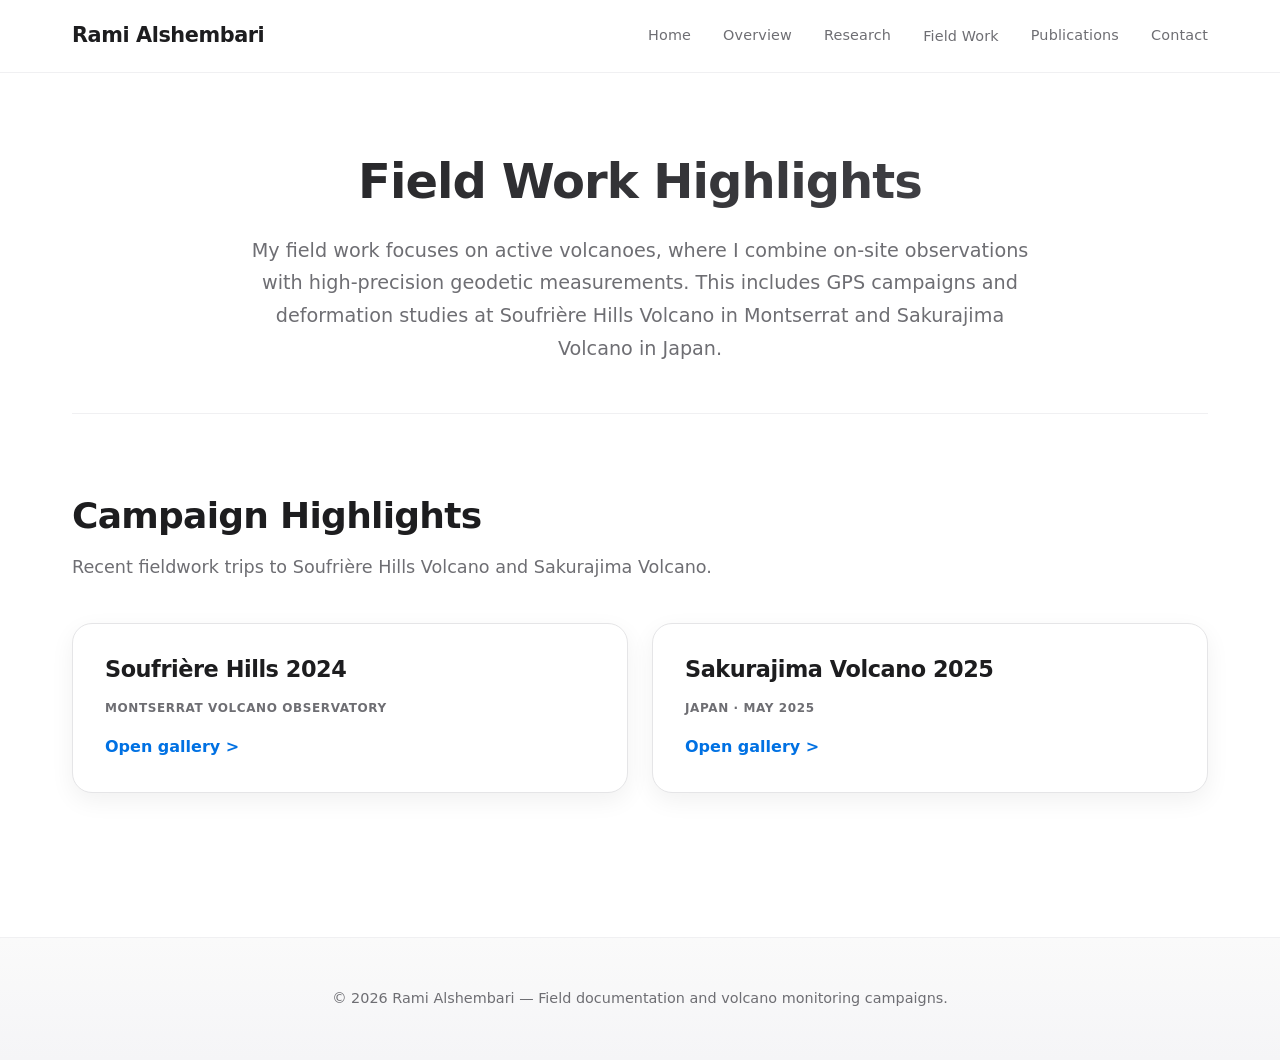
==== fieldtrip.html @ a63eef8d "Fix mobile dropdown menu and add interactive volcano" ====
<!DOCTYPE html>
<html lang="en">
<head>
  <meta charset="UTF-8">
  <meta name="viewport" content="width=device-width, initial-scale=1" />
  <meta name="description" content="Field work highlights from volcano research campaigns by Rami Alshembari" />
  <meta name="theme-color" content="#0071e3" />
  <title>Field Work | Rami Alshembari</title>
  <style>
    :root {
      --color-bg-light: #ffffff;
      --color-bg-section: #fafafa;
      --color-text-main: #1d1d1f;
      --color-text-secondary: #6e6e73;
      --color-link: #0066cc;
      --color-cta: #0071e3;
      --color-cta-hover: #0077ed;
      --color-border-subtle: #e5e5e7;
      --color-border-light: #f0f0f2;
      --container-width: 1200px;
      --radius-large: 28px;
      --radius-card: 20px;
      --radius-button: 999px;
      --shadow-soft: 0 8px 24px rgba(0, 0, 0, 0.06);
      --shadow-medium: 0 12px 32px rgba(0, 0, 0, 0.08);
      --shadow-hover: 0 16px 48px rgba(0, 0, 0, 0.12);
      --transition: all 0.3s cubic-bezier(0.4, 0, 0.2, 1);
    }

    * {
      box-sizing: border-box;
      margin: 0;
      padding: 0;
    }

    html {
      scroll-behavior: smooth;
      scroll-padding-top: 80px;
      -webkit-font-smoothing: antialiased;
      -moz-osx-font-smoothing: grayscale;
    }

    body {
      font-family: -apple-system, BlinkMacSystemFont, "SF Pro Display", "SF Pro Text", 
        system-ui, "Segoe UI", Roboto, Helvetica, Arial, sans-serif;
      background: var(--color-bg-light);
      color: var(--color-text-main);
      line-height: 1.6;
      font-size: 16px;
    }

    h1, h2, h3, h4, h5, h6 {
      font-weight: 600;
      line-height: 1.2;
      letter-spacing: -0.02em;
    }

    a {
      color: inherit;
      text-decoration: none;
      transition: var(--transition);
    }

    .page {
      max-width: var(--container-width);
      margin: 0 auto;
      padding: 0 clamp(1rem, 5vw, 2rem);
    }

    header {
      position: sticky;
      top: 0;
      z-index: 1000;
      background: rgba(255, 255, 255, 0.8);
      backdrop-filter: saturate(180%) blur(20px);
      -webkit-backdrop-filter: saturate(180%) blur(20px);
      border-bottom: 1px solid var(--color-border-light);
      transition: var(--transition);
      max-width: 100%;
    }

    header.scrolled {
      box-shadow: var(--shadow-soft);
    }

    nav {
      display: flex;
      align-items: center;
      justify-content: space-between;
      min-height: 72px;
      gap: 1rem;
      position: relative;
    }

    .logo {
      font-size: clamp(1.1rem, 3vw, 1.3rem);
      font-weight: 700;
      letter-spacing: -0.02em;
      color: var(--color-text-main);
      transition: var(--transition);
      flex-shrink: 0;
    }

    .logo:hover {
      color: var(--color-cta);
    }

    .nav-links {
      display: flex;
      gap: clamp(1rem, 3vw, 2rem);
      align-items: center;
    }

    .nav-links a {
      font-size: 0.9rem;
      font-weight: 500;
      letter-spacing: 0.01em;
      color: var(--color-text-secondary);
      padding: 0.5rem 0;
      position: relative;
      white-space: nowrap;
    }

    .nav-links a::after {
      content: '';
      position: absolute;
      bottom: 0;
      left: 0;
      width: 0;
      height: 2px;
      background: var(--color-cta);
      transition: width 0.3s ease;
    }

    .nav-links a:hover {
      color: var(--color-cta);
    }

    .nav-links a:hover::after {
      width: 100%;
    }

    /* Dropdown menu */
    .nav-dropdown {
      position: relative;
      display: inline-block;
    }

    .nav-dropdown > a {
      cursor: pointer;
      pointer-events: auto;
    }

    .dropdown-content {
      display: none;
      position: absolute;
      top: calc(100% + 0.5rem);
      left: 50%;
      transform: translateX(-50%);
      background: white;
      min-width: 200px;
      box-shadow: var(--shadow-medium);
      border: 1px solid var(--color-border-subtle);
      border-radius: 12px;
      padding: 0.5rem 0;
      z-index: 1000;
    }

    .nav-dropdown:hover .dropdown-content,
    .dropdown-content:hover {
      display: block;
    }

    .dropdown-content a {
      display: block;
      padding: 0.75rem 1.25rem;
      color: var(--color-text-secondary);
      font-size: 0.9rem;
      transition: var(--transition);
    }

    .dropdown-content a::after {
      display: none;
    }

    .dropdown-content a:hover {
      background: var(--color-bg-section);
      color: var(--color-cta);
    }

    .menu-toggle {
      display: none;
      background: var(--color-bg-light);
      border: 1px solid var(--color-border-subtle);
      border-radius: 8px;
      padding: 0.6rem 1rem;
      font-size: 0.85rem;
      font-weight: 600;
      color: var(--color-text-main);
      cursor: pointer;
      transition: var(--transition);
      flex-shrink: 0;
      z-index: 1002;
    }

    .menu-toggle:hover {
      background: var(--color-bg-section);
      border-color: var(--color-cta);
    }

    .hero {
      padding: clamp(3rem, 8vw, 5rem) 0 clamp(2rem, 6vw, 3rem);
      text-align: center;
    }

    .hero h1 {
      font-size: clamp(2rem, 6vw, 3rem);
      font-weight: 700;
      margin-bottom: 1.5rem;
      background: linear-gradient(135deg, var(--color-text-main) 0%, #4a4a4f 100%);
      -webkit-background-clip: text;
      -webkit-text-fill-color: transparent;
      background-clip: text;
    }

    .hero p {
      font-size: clamp(1rem, 2.5vw, 1.2rem);
      color: var(--color-text-secondary);
      max-width: 800px;
      margin: 0 auto;
      line-height: 1.7;
    }

    section {
      padding: clamp(3rem, 8vw, 5rem) 0;
    }

    section:not(:last-of-type) {
      border-bottom: 1px solid var(--color-border-light);
    }

    .section-title {
      font-size: clamp(1.75rem, 5vw, 2.25rem);
      font-weight: 700;
      margin-bottom: 1rem;
    }

    .section-body {
      font-size: clamp(1rem, 2.5vw, 1.1rem);
      color: var(--color-text-secondary);
      margin-bottom: 2.5rem;
      line-height: 1.7;
    }

    .card-grid {
      display: grid;
      grid-template-columns: repeat(auto-fit, minmax(min(100%, 280px), 1fr));
      gap: 1.5rem;
    }

    .card {
      background: white;
      border: 1px solid var(--color-border-subtle);
      border-radius: var(--radius-card);
      padding: 2rem;
      box-shadow: var(--shadow-soft);
      display: grid;
      gap: 1rem;
      transition: var(--transition);
      position: relative;
      overflow: hidden;
    }

    .card::before {
      content: '';
      position: absolute;
      top: 0;
      left: 0;
      width: 100%;
      height: 4px;
      background: linear-gradient(90deg, var(--color-cta), #00a6ff);
      transform: scaleX(0);
      transform-origin: left;
      transition: transform 0.4s ease;
    }

    .card:hover::before {
      transform: scaleX(1);
    }

    .card:hover {
      transform: translateY(-8px);
      box-shadow: var(--shadow-hover);
      border-color: var(--color-border-light);
    }

    .card h3 {
      font-size: 1.4rem;
      color: var(--color-text-main);
    }

    .card span {
      font-size: 0.75rem;
      font-weight: 600;
      letter-spacing: 0.05em;
      text-transform: uppercase;
      color: var(--color-text-secondary);
    }

    .card p {
      color: var(--color-text-secondary);
      line-height: 1.6;
    }

    .card a {
      color: var(--color-cta);
      font-weight: 600;
      display: inline-flex;
      align-items: center;
      gap: 0.3rem;
      transition: var(--transition);
    }

    .card a:hover {
      color: var(--color-cta-hover);
      gap: 0.5rem;
    }

    footer {
      background: linear-gradient(180deg, #fafafa 0%, #f5f5f7 100%);
      margin-top: 4rem;
      border-top: 1px solid var(--color-border-light);
    }

    .footer-inner {
      max-width: var(--container-width);
      margin: 0 auto;
      padding: 3rem clamp(1rem, 5vw, 2rem);
      text-align: center;
      font-size: 0.9rem;
      color: var(--color-text-secondary);
    }

    .footer-inner p {
      line-height: 1.8;
    }

    .nav-links.mobile-open {
      display: flex;
      flex-direction: column;
      position: absolute;
      top: 100%;
      left: 0;
      right: 0;
      background: rgba(255, 255, 255, 0.98);
      backdrop-filter: saturate(180%) blur(20px);
      padding: 1.5rem;
      gap: 0.5rem;
      border-bottom: 1px solid var(--color-border-subtle);
      box-shadow: var(--shadow-medium);
      z-index: 1001;
    }

    @media (max-width: 768px) {
      nav {
        position: relative;
      }

      .nav-links {
        display: none;
        position: absolute;
        top: 100%;
        left: 0;
        right: 0;
        padding: 1.25rem;
        gap: 0.25rem;
        background: rgba(255, 255, 255, 0.98);
        backdrop-filter: saturate(180%) blur(20px);
        border-bottom: 1px solid var(--color-border-subtle);
        box-shadow: var(--shadow-medium);
      }

      .nav-links.mobile-open {
        display: flex;
      }

      .menu-toggle {
        display: inline-flex;
        align-items: center;
        justify-content: center;
      }

      .nav-links a,
      .nav-dropdown > a {
        width: 100%;
        padding: 0.8rem 0;
      }

      .nav-dropdown {
        width: 100%;
      }

      .nav-dropdown .dropdown-content {
        position: static;
        display: block;
        background: transparent;
        border: 0;
        box-shadow: none;
        padding: 0.25rem 0 0.5rem 1rem;
      }

      .hero h1 {
        font-size: 2rem;
      }

      .card {
        padding: 1.5rem;
      }
    }

    @media (max-width: 480px) {
      .hero h1 {
        font-size: 1.75rem;
      }

      .card-grid {
        grid-template-columns: 1fr;
      }
    }

    @keyframes fadeInUp {
      from {
        opacity: 0;
        transform: translateY(30px);
      }
      to {
        opacity: 1;
        transform: translateY(0);
      }
    }

    .hero,
    .card {
      animation: fadeInUp 0.6s ease-out;
    }

    .card:nth-child(1) { animation-delay: 0.1s; }
    .card:nth-child(2) { animation-delay: 0.2s; }
  </style>
</head>
<body>
  <header id="header">
    <div class="page">
      <nav>
        <a href="index.html" class="logo">Rami Alshembari</a>
        <div class="nav-links" id="navLinks">
          <a href="index.html">Home</a>
          <a href="index.html#overview">Overview</a>
          <a href="index.html#research">Research</a>
          <div class="nav-dropdown">
            <a href="fieldtrip.html" aria-current="page">Field Work</a>
            <div class="dropdown-content">
              <a href="montserrat-2024.html">Montserrat 2024</a>
              <a href="sakurajima-2025.html">Sakurajima 2025</a>
            </div>
          </div>
          <a href="index.html#publications">Publications</a>
          <a href="mailto:R.Alshembari@exeter.ac.uk">Contact</a>
        </div>
        <button class="menu-toggle" id="menuToggle" type="button" aria-label="Toggle navigation">
          <span>Menu</span>
        </button>
      </nav>
    </div>
  </header>

  <main class="page">
    <section class="hero">
      <h1>Field Work Highlights</h1>
      <p>My field work focuses on active volcanoes, where I combine on-site observations with high-precision geodetic measurements. This includes GPS campaigns and deformation studies at Soufrière Hills Volcano in Montserrat and Sakurajima Volcano in Japan.</p>
    </section>

    <section>
      <h2 class="section-title">Campaign Highlights</h2>
      <p class="section-body">Recent fieldwork trips to Soufrière Hills Volcano and Sakurajima Volcano.</p>
      <div class="card-grid">
        <article class="card">
          <h3>Soufrière Hills 2024</h3>
          <span>Montserrat Volcano Observatory</span>
          <a href="montserrat-2024.html">Open gallery &gt;</a>
        </article>
        <article class="card">
          <h3>Sakurajima Volcano 2025</h3>
          <span>Japan · May 2025</span>
          <a href="sakurajima-2025.html">Open gallery &gt;</a>
        </article>
      
      </div>
    </section>
  </main>

  <footer>
    <div class="footer-inner">
      <p>© <span id="year"></span> Rami Alshembari — Field documentation and volcano monitoring campaigns.</p>
    </div>
  </footer>

  <script>
    // Update year
    document.getElementById('year').textContent = new Date().getFullYear();

    // Mobile menu toggle
    const menuToggle = document.getElementById('menuToggle');
    const navLinks = document.getElementById('navLinks');
    
    if (menuToggle && navLinks) {
      menuToggle.addEventListener('click', () => {
        navLinks.classList.toggle('mobile-open');
        const isOpen = navLinks.classList.contains('mobile-open');
        menuToggle.setAttribute('aria-expanded', isOpen);
      });

      // Close mobile menu when clicking a link
      navLinks.querySelectorAll('a').forEach(link => {
        link.addEventListener('click', () => {
          navLinks.classList.remove('mobile-open');
          menuToggle.setAttribute('aria-expanded', 'false');
        });
      });
    }

    // Header scroll effect
    const header = document.getElementById('header');
    window.addEventListener('scroll', () => {
      const currentScroll = window.pageYOffset;
      if (currentScroll > 50) {
        header.classList.add('scrolled');
      } else {
        header.classList.remove('scrolled');
      }
    });
  </script>
</body>
</html>
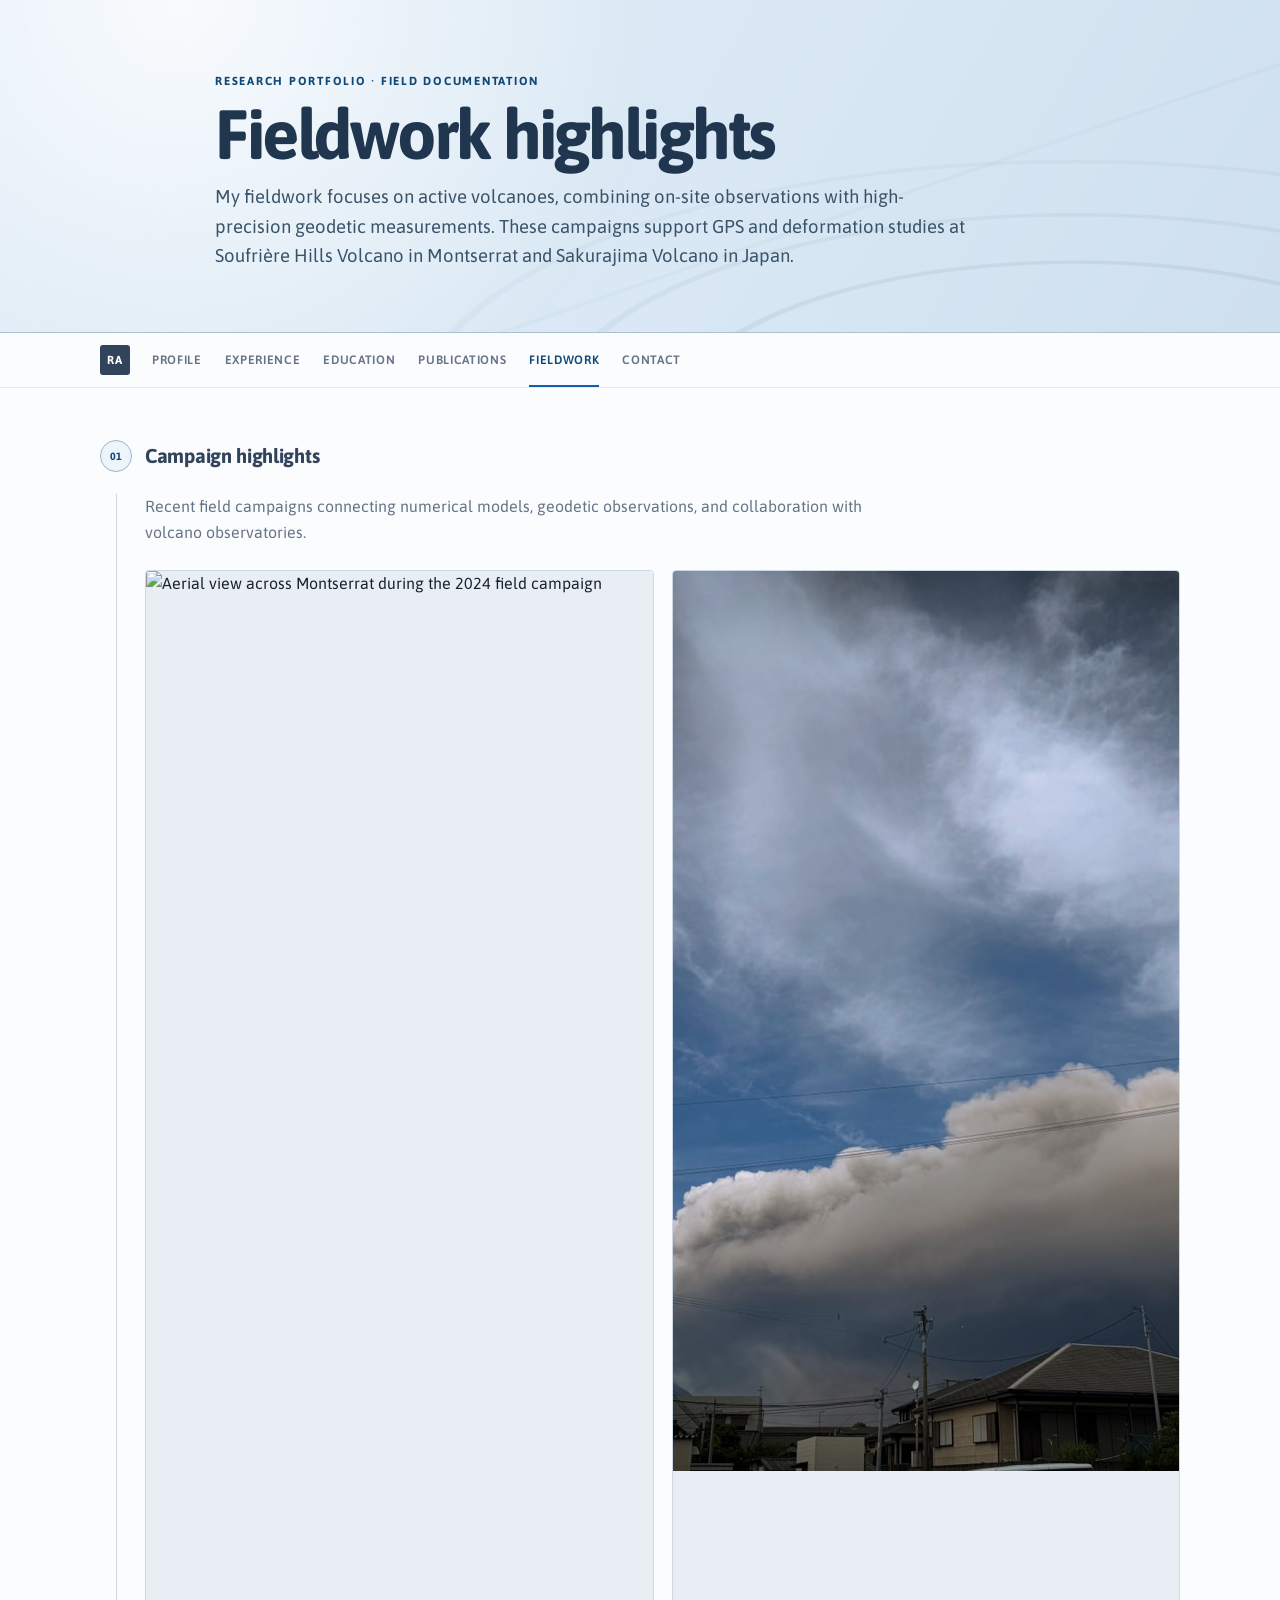
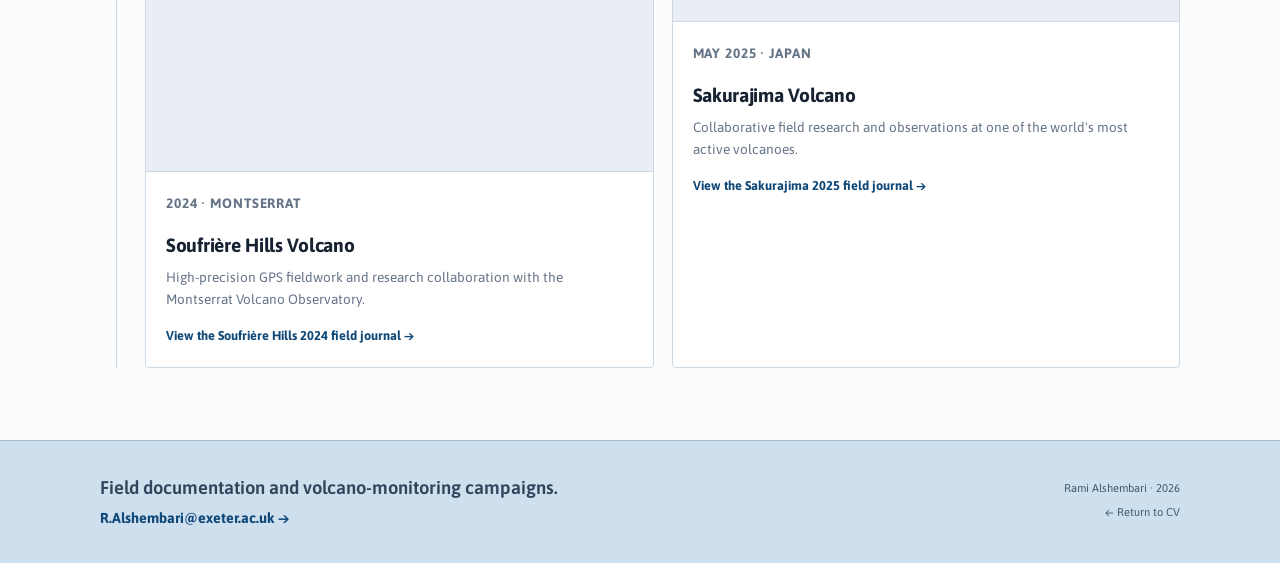
==== commit 59780b6d: "Refine CV and unify fieldwork pages" ====
--- a/fieldtrip.html
+++ b/fieldtrip.html
@@ -1,544 +1,103 @@
 <!DOCTYPE html>
 <html lang="en">
 <head>
-  <meta charset="UTF-8">
-  <meta name="viewport" content="width=device-width, initial-scale=1" />
-  <meta name="description" content="Field work highlights from volcano research campaigns by Rami Alshembari" />
-  <meta name="theme-color" content="#0071e3" />
-  <title>Field Work | Rami Alshembari</title>
-  <style>
-    :root {
-      --color-bg-light: #ffffff;
-      --color-bg-section: #fafafa;
-      --color-text-main: #1d1d1f;
-      --color-text-secondary: #6e6e73;
-      --color-link: #0066cc;
-      --color-cta: #0071e3;
-      --color-cta-hover: #0077ed;
-      --color-border-subtle: #e5e5e7;
-      --color-border-light: #f0f0f2;
-      --container-width: 1200px;
-      --radius-large: 28px;
-      --radius-card: 20px;
-      --radius-button: 999px;
-      --shadow-soft: 0 8px 24px rgba(0, 0, 0, 0.06);
-      --shadow-medium: 0 12px 32px rgba(0, 0, 0, 0.08);
-      --shadow-hover: 0 16px 48px rgba(0, 0, 0, 0.12);
-      --transition: all 0.3s cubic-bezier(0.4, 0, 0.2, 1);
-    }
+  <meta charset="utf-8">
+  <meta name="viewport" content="width=device-width, initial-scale=1">
+  <meta name="description" content="Fieldwork highlights from Rami Alshembari's volcano research campaigns at Soufrière Hills Volcano and Sakurajima.">
+  <meta name="author" content="Rami Alshembari">
+  <meta name="theme-color" content="#dceaf6">
+  <meta property="og:title" content="Fieldwork | Rami Alshembari">
+  <meta property="og:description" content="Field documentation from volcano deformation campaigns in Montserrat and Japan.">
+  <meta property="og:type" content="website">
+  <meta property="og:url" content="https://rami-alshembari.github.io/fieldtrip.html">
+  <meta property="og:image" content="https://rami-alshembari.github.io/og.png">
+  <meta property="og:image:width" content="1200">
+  <meta property="og:image:height" content="630">
+  <meta property="og:image:alt" content="Rami Alshembari — Geophysical Volcanologist, with volcano and seismic motifs">
+  <meta name="twitter:card" content="summary_large_image">
+  <meta name="twitter:image" content="https://rami-alshembari.github.io/og.png">
+  <title>Fieldwork | Rami Alshembari</title>
+  <link rel="preconnect" href="https://fonts.googleapis.com">
+  <link rel="preconnect" href="https://fonts.gstatic.com" crossorigin>
+  <link href="https://fonts.googleapis.com/css2?family=Asap:wght@400;500;600;700&amp;display=swap" rel="stylesheet">
+  <link rel="stylesheet" href="styles.css">
+  <link rel="stylesheet" href="fieldwork.css">
+</head>
+<body class="field-page">
+  <a class="skip-link" href="#main-content">Skip to fieldwork</a>
 
-    * {
-      box-sizing: border-box;
-      margin: 0;
-      padding: 0;
-    }
-
-    html {
-      scroll-behavior: smooth;
-      scroll-padding-top: 80px;
-      -webkit-font-smoothing: antialiased;
-      -moz-osx-font-smoothing: grayscale;
-    }
-
-    body {
-      font-family: -apple-system, BlinkMacSystemFont, "SF Pro Display", "SF Pro Text", 
-        system-ui, "Segoe UI", Roboto, Helvetica, Arial, sans-serif;
-      background: var(--color-bg-light);
-      color: var(--color-text-main);
-      line-height: 1.6;
-      font-size: 16px;
-    }
-
-    h1, h2, h3, h4, h5, h6 {
-      font-weight: 600;
-      line-height: 1.2;
-      letter-spacing: -0.02em;
-    }
-
-    a {
-      color: inherit;
-      text-decoration: none;
-      transition: var(--transition);
-    }
-
-    .page {
-      max-width: var(--container-width);
-      margin: 0 auto;
-      padding: 0 clamp(1rem, 5vw, 2rem);
-    }
-
-    header {
-      position: sticky;
-      top: 0;
-      z-index: 1000;
-      background: rgba(255, 255, 255, 0.8);
-      backdrop-filter: saturate(180%) blur(20px);
-      -webkit-backdrop-filter: saturate(180%) blur(20px);
-      border-bottom: 1px solid var(--color-border-light);
-      transition: var(--transition);
-      max-width: 100%;
-    }
-
-    header.scrolled {
-      box-shadow: var(--shadow-soft);
-    }
-
-    nav {
-      display: flex;
-      align-items: center;
-      justify-content: space-between;
-      min-height: 72px;
-      gap: 1rem;
-      position: relative;
-    }
-
-    .logo {
-      font-size: clamp(1.1rem, 3vw, 1.3rem);
-      font-weight: 700;
-      letter-spacing: -0.02em;
-      color: var(--color-text-main);
-      transition: var(--transition);
-      flex-shrink: 0;
-    }
-
-    .logo:hover {
-      color: var(--color-cta);
-    }
-
-    .nav-links {
-      display: flex;
-      gap: clamp(1rem, 3vw, 2rem);
-      align-items: center;
-    }
-
-    .nav-links a {
-      font-size: 0.9rem;
-      font-weight: 500;
-      letter-spacing: 0.01em;
-      color: var(--color-text-secondary);
-      padding: 0.5rem 0;
-      position: relative;
-      white-space: nowrap;
-    }
-
-    .nav-links a::after {
-      content: '';
-      position: absolute;
-      bottom: 0;
-      left: 0;
-      width: 0;
-      height: 2px;
-      background: var(--color-cta);
-      transition: width 0.3s ease;
-    }
-
-    .nav-links a:hover {
-      color: var(--color-cta);
-    }
-
-    .nav-links a:hover::after {
-      width: 100%;
-    }
-
-    /* Dropdown menu */
-    .nav-dropdown {
-      position: relative;
-      display: inline-block;
-    }
-
-    .nav-dropdown > a {
-      cursor: pointer;
-      pointer-events: auto;
-    }
-
-    .dropdown-content {
-      display: none;
-      position: absolute;
-      top: calc(100% + 0.5rem);
-      left: 50%;
-      transform: translateX(-50%);
-      background: white;
-      min-width: 200px;
-      box-shadow: var(--shadow-medium);
-      border: 1px solid var(--color-border-subtle);
-      border-radius: 12px;
-      padding: 0.5rem 0;
-      z-index: 1000;
-    }
-
-    .nav-dropdown:hover .dropdown-content,
-    .dropdown-content:hover {
-      display: block;
-    }
-
-    .dropdown-content a {
-      display: block;
-      padding: 0.75rem 1.25rem;
-      color: var(--color-text-secondary);
-      font-size: 0.9rem;
-      transition: var(--transition);
-    }
-
-    .dropdown-content a::after {
-      display: none;
-    }
-
-    .dropdown-content a:hover {
-      background: var(--color-bg-section);
-      color: var(--color-cta);
-    }
-
-    .menu-toggle {
-      display: none;
-      background: var(--color-bg-light);
-      border: 1px solid var(--color-border-subtle);
-      border-radius: 8px;
-      padding: 0.6rem 1rem;
-      font-size: 0.85rem;
-      font-weight: 600;
-      color: var(--color-text-main);
-      cursor: pointer;
-      transition: var(--transition);
-      flex-shrink: 0;
-      z-index: 1002;
-    }
-
-    .menu-toggle:hover {
-      background: var(--color-bg-section);
-      border-color: var(--color-cta);
-    }
-
-    .hero {
-      padding: clamp(3rem, 8vw, 5rem) 0 clamp(2rem, 6vw, 3rem);
-      text-align: center;
-    }
-
-    .hero h1 {
-      font-size: clamp(2rem, 6vw, 3rem);
-      font-weight: 700;
-      margin-bottom: 1.5rem;
-      background: linear-gradient(135deg, var(--color-text-main) 0%, #4a4a4f 100%);
-      -webkit-background-clip: text;
-      -webkit-text-fill-color: transparent;
-      background-clip: text;
-    }
-
-    .hero p {
-      font-size: clamp(1rem, 2.5vw, 1.2rem);
-      color: var(--color-text-secondary);
-      max-width: 800px;
-      margin: 0 auto;
-      line-height: 1.7;
-    }
-
-    section {
-      padding: clamp(3rem, 8vw, 5rem) 0;
-    }
-
-    section:not(:last-of-type) {
-      border-bottom: 1px solid var(--color-border-light);
-    }
-
-    .section-title {
-      font-size: clamp(1.75rem, 5vw, 2.25rem);
-      font-weight: 700;
-      margin-bottom: 1rem;
-    }
-
-    .section-body {
-      font-size: clamp(1rem, 2.5vw, 1.1rem);
-      color: var(--color-text-secondary);
-      margin-bottom: 2.5rem;
-      line-height: 1.7;
-    }
-
-    .card-grid {
-      display: grid;
-      grid-template-columns: repeat(auto-fit, minmax(min(100%, 280px), 1fr));
-      gap: 1.5rem;
-    }
-
-    .card {
-      background: white;
-      border: 1px solid var(--color-border-subtle);
-      border-radius: var(--radius-card);
-      padding: 2rem;
-      box-shadow: var(--shadow-soft);
-      display: grid;
-      gap: 1rem;
-      transition: var(--transition);
-      position: relative;
-      overflow: hidden;
-    }
-
-    .card::before {
-      content: '';
-      position: absolute;
-      top: 0;
-      left: 0;
-      width: 100%;
-      height: 4px;
-      background: linear-gradient(90deg, var(--color-cta), #00a6ff);
-      transform: scaleX(0);
-      transform-origin: left;
-      transition: transform 0.4s ease;
-    }
-
-    .card:hover::before {
-      transform: scaleX(1);
-    }
-
-    .card:hover {
-      transform: translateY(-8px);
-      box-shadow: var(--shadow-hover);
-      border-color: var(--color-border-light);
-    }
-
-    .card h3 {
-      font-size: 1.4rem;
-      color: var(--color-text-main);
-    }
-
-    .card span {
-      font-size: 0.75rem;
-      font-weight: 600;
-      letter-spacing: 0.05em;
-      text-transform: uppercase;
-      color: var(--color-text-secondary);
-    }
-
-    .card p {
-      color: var(--color-text-secondary);
-      line-height: 1.6;
-    }
-
-    .card a {
-      color: var(--color-cta);
-      font-weight: 600;
-      display: inline-flex;
-      align-items: center;
-      gap: 0.3rem;
-      transition: var(--transition);
-    }
-
-    .card a:hover {
-      color: var(--color-cta-hover);
-      gap: 0.5rem;
-    }
-
-    footer {
-      background: linear-gradient(180deg, #fafafa 0%, #f5f5f7 100%);
-      margin-top: 4rem;
-      border-top: 1px solid var(--color-border-light);
-    }
-
-    .footer-inner {
-      max-width: var(--container-width);
-      margin: 0 auto;
-      padding: 3rem clamp(1rem, 5vw, 2rem);
-      text-align: center;
-      font-size: 0.9rem;
-      color: var(--color-text-secondary);
-    }
-
-    .footer-inner p {
-      line-height: 1.8;
-    }
-
-    .nav-links.mobile-open {
-      display: flex;
-      flex-direction: column;
-      position: absolute;
-      top: 100%;
-      left: 0;
-      right: 0;
-      background: rgba(255, 255, 255, 0.98);
-      backdrop-filter: saturate(180%) blur(20px);
-      padding: 1.5rem;
-      gap: 0.5rem;
-      border-bottom: 1px solid var(--color-border-subtle);
-      box-shadow: var(--shadow-medium);
-      z-index: 1001;
-    }
-
-    @media (max-width: 768px) {
-      nav {
-        position: relative;
-      }
-
-      .nav-links {
-        display: none;
-        position: absolute;
-        top: 100%;
-        left: 0;
-        right: 0;
-        padding: 1.25rem;
-        gap: 0.25rem;
-        background: rgba(255, 255, 255, 0.98);
-        backdrop-filter: saturate(180%) blur(20px);
-        border-bottom: 1px solid var(--color-border-subtle);
-        box-shadow: var(--shadow-medium);
-      }
-
-      .nav-links.mobile-open {
-        display: flex;
-      }
-
-      .menu-toggle {
-        display: inline-flex;
-        align-items: center;
-        justify-content: center;
-      }
-
-      .nav-links a,
-      .nav-dropdown > a {
-        width: 100%;
-        padding: 0.8rem 0;
-      }
-
-      .nav-dropdown {
-        width: 100%;
-      }
-
-      .nav-dropdown .dropdown-content {
-        position: static;
-        display: block;
-        background: transparent;
-        border: 0;
-        box-shadow: none;
-        padding: 0.25rem 0 0.5rem 1rem;
-      }
-
-      .hero h1 {
-        font-size: 2rem;
-      }
-
-      .card {
-        padding: 1.5rem;
-      }
-    }
-
-    @media (max-width: 480px) {
-      .hero h1 {
-        font-size: 1.75rem;
-      }
-
-      .card-grid {
-        grid-template-columns: 1fr;
-      }
-    }
-
-    @keyframes fadeInUp {
-      from {
-        opacity: 0;
-        transform: translateY(30px);
-      }
-      to {
-        opacity: 1;
-        transform: translateY(0);
-      }
-    }
-
-    .hero,
-    .card {
-      animation: fadeInUp 0.6s ease-out;
-    }
-
-    .card:nth-child(1) { animation-delay: 0.1s; }
-    .card:nth-child(2) { animation-delay: 0.2s; }
-  </style>
-</head>
-<body>
-  <header id="header">
-    <div class="page">
-      <nav>
-        <a href="index.html" class="logo">Rami Alshembari</a>
-        <div class="nav-links" id="navLinks">
-          <a href="index.html">Home</a>
-          <a href="index.html#overview">Overview</a>
-          <a href="index.html#research">Research</a>
-          <div class="nav-dropdown">
-            <a href="fieldtrip.html" aria-current="page">Field Work</a>
-            <div class="dropdown-content">
-              <a href="montserrat-2024.html">Montserrat 2024</a>
-              <a href="sakurajima-2025.html">Sakurajima 2025</a>
-            </div>
-          </div>
-          <a href="index.html#publications">Publications</a>
-          <a href="mailto:R.Alshembari@exeter.ac.uk">Contact</a>
-        </div>
-        <button class="menu-toggle" id="menuToggle" type="button" aria-label="Toggle navigation">
-          <span>Menu</span>
-        </button>
-      </nav>
+  <header class="field-masthead">
+    <div class="container field-masthead-inner">
+      <p class="field-kicker">Research portfolio · Field documentation</p>
+      <h1>Fieldwork highlights</h1>
+      <p class="field-lede">My fieldwork focuses on active volcanoes, combining on-site observations with high-precision geodetic measurements. These campaigns support GPS and deformation studies at Soufrière Hills Volcano in Montserrat and Sakurajima Volcano in Japan.</p>
     </div>
   </header>
 
-  <main class="page">
-    <section class="hero">
-      <h1>Field Work Highlights</h1>
-      <p>My field work focuses on active volcanoes, where I combine on-site observations with high-precision geodetic measurements. This includes GPS campaigns and deformation studies at Soufrière Hills Volcano in Montserrat and Sakurajima Volcano in Japan.</p>
-    </section>
+  <nav class="site-nav" aria-label="Primary navigation">
+    <div class="container nav-inner">
+      <a class="nav-mark" href="index.html" aria-label="Rami Alshembari home">RA</a>
+      <div class="nav-links">
+        <a href="index.html#profile">Profile</a>
+        <a href="index.html#experience">Experience</a>
+        <a href="index.html#education">Education</a>
+        <a href="index.html#publications">Publications</a>
+        <a href="fieldtrip.html" aria-current="page">Fieldwork</a>
+        <a href="index.html#contact">Contact</a>
+      </div>
+    </div>
+  </nav>
 
-    <section>
-      <h2 class="section-title">Campaign Highlights</h2>
-      <p class="section-body">Recent fieldwork trips to Soufrière Hills Volcano and Sakurajima Volcano.</p>
-      <div class="card-grid">
-        <article class="card">
-          <h3>Soufrière Hills 2024</h3>
-          <span>Montserrat Volcano Observatory</span>
-          <a href="montserrat-2024.html">Open gallery &gt;</a>
-        </article>
-        <article class="card">
-          <h3>Sakurajima Volcano 2025</h3>
-          <span>Japan · May 2025</span>
-          <a href="sakurajima-2025.html">Open gallery &gt;</a>
-        </article>
-      
+  <main class="container field-main" id="main-content">
+    <section class="field-section" aria-labelledby="campaigns-heading">
+      <div class="section-heading">
+        <span class="section-number" aria-hidden="true">01</span>
+        <h2 id="campaigns-heading">Campaign highlights</h2>
+      </div>
+      <div class="field-section-body">
+        <p class="field-section-intro">Recent field campaigns connecting numerical models, geodetic observations, and collaboration with volcano observatories.</p>
+        <div class="campaign-grid">
+          <a class="campaign-card" href="montserrat-2024.html">
+            <div class="campaign-card-image">
+              <img src="Montserrat%202024/IMG_4751.jpg" alt="Aerial view across Montserrat during the 2024 field campaign" width="900" height="1200" loading="eager" decoding="async">
+            </div>
+            <div class="campaign-card-body">
+              <p class="campaign-date">2024 · Montserrat</p>
+              <h3>Soufrière Hills Volcano</h3>
+              <p>High-precision GPS fieldwork and research collaboration with the Montserrat Volcano Observatory.</p>
+              <span class="campaign-card-link">View the Soufrière Hills 2024 field journal →</span>
+            </div>
+          </a>
+
+          <a class="campaign-card" href="sakurajima-2025.html">
+            <div class="campaign-card-image">
+              <img src="Sakurajima/IMG_7430.jpg" alt="Ash plume rising from Sakurajima during the 2025 field campaign" width="1200" height="900" loading="lazy" decoding="async">
+            </div>
+            <div class="campaign-card-body">
+              <p class="campaign-date">May 2025 · Japan</p>
+              <h3>Sakurajima Volcano</h3>
+              <p>Collaborative field research and observations at one of the world's most active volcanoes.</p>
+              <span class="campaign-card-link">View the Sakurajima 2025 field journal →</span>
+            </div>
+          </a>
+        </div>
       </div>
     </section>
   </main>
 
-  <footer>
-    <div class="footer-inner">
-      <p>© <span id="year"></span> Rami Alshembari — Field documentation and volcano monitoring campaigns.</p>
+  <footer class="site-footer field-footer" id="contact">
+    <div class="container footer-inner">
+      <div>
+        <p class="footer-title">Field documentation and volcano-monitoring campaigns.</p>
+        <a class="footer-email" href="mailto:R.Alshembari@exeter.ac.uk">R.Alshembari@exeter.ac.uk →</a>
+      </div>
+      <div class="footer-meta">
+        <p>Rami Alshembari · <span data-year>2026</span></p>
+        <a href="index.html">← Return to CV</a>
+      </div>
     </div>
   </footer>
 
-  <script>
-    // Update year
-    document.getElementById('year').textContent = new Date().getFullYear();
-
-    // Mobile menu toggle
-    const menuToggle = document.getElementById('menuToggle');
-    const navLinks = document.getElementById('navLinks');
-    
-    if (menuToggle && navLinks) {
-      menuToggle.addEventListener('click', () => {
-        navLinks.classList.toggle('mobile-open');
-        const isOpen = navLinks.classList.contains('mobile-open');
-        menuToggle.setAttribute('aria-expanded', isOpen);
-      });
-
-      // Close mobile menu when clicking a link
-      navLinks.querySelectorAll('a').forEach(link => {
-        link.addEventListener('click', () => {
-          navLinks.classList.remove('mobile-open');
-          menuToggle.setAttribute('aria-expanded', 'false');
-        });
-      });
-    }
-
-    // Header scroll effect
-    const header = document.getElementById('header');
-    window.addEventListener('scroll', () => {
-      const currentScroll = window.pageYOffset;
-      if (currentScroll > 50) {
-        header.classList.add('scrolled');
-      } else {
-        header.classList.remove('scrolled');
-      }
-    });
-  </script>
+  <script src="script.js" defer></script>
 </body>
 </html>
--- a/styles.css
+++ b/styles.css
@@ -0,0 +1,1271 @@
+:root {
+  color-scheme: light;
+  --paper: #fbfcfd;
+  --surface: #ffffff;
+  --header: #dceaf6;
+  --header-deep: #cedfee;
+  --ink: #172333;
+  --ink-soft: #31445b;
+  --muted: #667488;
+  --line: #ccd8e3;
+  --line-light: #e3eaf0;
+  --accent: #155ea8;
+  --accent-dark: #104978;
+  --magma: #ac3e1c;
+  --magma-soft: #f7e8e1;
+  --tag: rgba(255, 255, 255, 0.58);
+  --container: 1080px;
+  --shadow: 0 14px 40px rgba(38, 63, 88, 0.09);
+}
+
+*,
+*::before,
+*::after {
+  box-sizing: border-box;
+}
+
+html {
+  scroll-behavior: smooth;
+  scroll-padding-top: 76px;
+}
+
+body {
+  margin: 0;
+  background: var(--paper);
+  color: var(--ink);
+  font-family: "Asap", "Avenir Next", Calibri, Helvetica, Arial, sans-serif;
+  font-size: 16px;
+  line-height: 1.62;
+  -webkit-font-smoothing: antialiased;
+  text-rendering: optimizeLegibility;
+}
+
+img {
+  display: block;
+  max-width: 100%;
+}
+
+a {
+  color: var(--accent);
+  text-decoration-thickness: 1px;
+  text-underline-offset: 0.2em;
+}
+
+a:hover {
+  color: var(--accent-dark);
+}
+
+button,
+a {
+  -webkit-tap-highlight-color: transparent;
+}
+
+:focus-visible {
+  outline: 3px solid #155ea8;
+  outline-offset: 4px;
+  border-radius: 3px;
+}
+
+h1,
+h2,
+h3,
+p,
+ul,
+ol {
+  margin-top: 0;
+}
+
+.container {
+  width: min(calc(100% - 40px), var(--container));
+  margin-inline: auto;
+}
+
+.skip-link {
+  position: fixed;
+  top: 12px;
+  left: 12px;
+  z-index: 1000;
+  transform: translateY(-160%);
+  padding: 9px 14px;
+  border-radius: 5px;
+  background: var(--ink);
+  color: #fff;
+  font-weight: 700;
+  text-decoration: none;
+}
+
+.skip-link:focus {
+  transform: translateY(0);
+}
+
+/* Compact identity header inspired by a traditional web CV. */
+.masthead {
+  position: relative;
+  overflow: hidden;
+  border-bottom: 1px solid #aabfd0;
+  background:
+    radial-gradient(circle at 15% 0%, rgba(255, 255, 255, 0.8), transparent 39%),
+    linear-gradient(120deg, var(--header) 0%, #d9e8f4 54%, var(--header-deep) 100%);
+  color: var(--ink-soft);
+}
+
+.masthead-pattern {
+  position: absolute;
+  inset: 0;
+  opacity: 0.26;
+  pointer-events: none;
+  background-image:
+    radial-gradient(ellipse at 86% 130%, transparent 0 27%, rgba(42, 80, 113, 0.25) 27.2% 27.6%, transparent 27.8% 34%, rgba(42, 80, 113, 0.18) 34.2% 34.6%, transparent 34.8% 42%, rgba(42, 80, 113, 0.14) 42.2% 42.6%, transparent 42.8%),
+    linear-gradient(161deg, transparent 0 64%, rgba(55, 91, 121, 0.1) 64.2% 64.5%, transparent 64.7%),
+    linear-gradient(18deg, transparent 0 72%, rgba(55, 91, 121, 0.09) 72.2% 72.5%, transparent 72.7%);
+}
+
+.masthead-inner {
+  position: relative;
+  display: grid;
+  grid-template-columns: minmax(0, 1.45fr) minmax(350px, 0.85fr);
+  gap: clamp(36px, 7vw, 86px);
+  align-items: center;
+  min-height: 304px;
+  padding-block: 42px 38px;
+}
+
+.eyebrow {
+  margin-bottom: 6px;
+  color: var(--accent-dark);
+  font-size: 0.73rem;
+  font-weight: 700;
+  letter-spacing: 0.15em;
+  text-transform: uppercase;
+}
+
+.identity h1 {
+  margin-bottom: 4px;
+  color: #20364f;
+  font-size: clamp(2.8rem, 6vw, 4.15rem);
+  font-weight: 700;
+  letter-spacing: -0.045em;
+  line-height: 1.03;
+}
+
+.professional-title {
+  max-width: 690px;
+  margin-bottom: 18px;
+  color: #324b63;
+  font-size: clamp(1rem, 2vw, 1.22rem);
+  line-height: 1.45;
+}
+
+.discipline-list {
+  display: flex;
+  flex-wrap: wrap;
+  gap: 7px;
+  padding: 0;
+  margin-bottom: 0;
+  list-style: none;
+}
+
+.discipline-list li {
+  padding: 5px 9px;
+  border: 1px solid rgba(70, 104, 133, 0.28);
+  border-radius: 3px;
+  background: var(--tag);
+  color: #39536b;
+  font-size: 0.72rem;
+  font-weight: 600;
+  letter-spacing: 0.045em;
+  text-transform: uppercase;
+}
+
+.contact-panel {
+  width: 100%;
+  max-width: 390px;
+  justify-self: end;
+}
+
+.contact-list {
+  min-width: 0;
+}
+
+.contact-list > a,
+.contact-location {
+  display: grid;
+  grid-template-columns: 70px minmax(0, 1fr);
+  gap: 8px;
+  padding: 5px 0;
+  color: inherit;
+  line-height: 1.28;
+  text-decoration: none;
+}
+
+.contact-list > a + a,
+.contact-list > a + .contact-location {
+  border-top: 1px solid rgba(78, 107, 133, 0.17);
+}
+
+.contact-list span {
+  color: #435c72;
+  font-size: 0.7rem;
+  font-weight: 600;
+  letter-spacing: 0.06em;
+  text-transform: uppercase;
+}
+
+.contact-list strong {
+  overflow-wrap: anywhere;
+  color: #30485f;
+  font-size: 0.8rem;
+  font-weight: 600;
+}
+
+.contact-list a:hover strong {
+  color: var(--accent);
+}
+
+/* Quiet anchor navigation; it remains secondary to the CV. */
+.site-nav {
+  position: sticky;
+  top: 0;
+  z-index: 100;
+  border-bottom: 1px solid var(--line-light);
+  background: rgba(251, 252, 253, 0.94);
+  box-shadow: 0 1px 0 rgba(255, 255, 255, 0.8);
+  backdrop-filter: blur(12px);
+  -webkit-backdrop-filter: blur(12px);
+}
+
+.nav-inner {
+  display: flex;
+  min-height: 54px;
+  align-items: center;
+  gap: 22px;
+}
+
+.nav-mark {
+  display: grid;
+  width: 30px;
+  height: 30px;
+  flex: 0 0 auto;
+  place-items: center;
+  border-radius: 3px;
+  background: var(--ink-soft);
+  color: #fff;
+  font-size: 0.73rem;
+  font-weight: 700;
+  letter-spacing: 0.08em;
+  text-decoration: none;
+}
+
+.nav-mark:hover {
+  background: var(--accent);
+  color: #fff;
+}
+
+.nav-links {
+  display: flex;
+  min-width: 0;
+  align-items: center;
+  gap: 23px;
+}
+
+.nav-links a {
+  position: relative;
+  padding: 17px 0 15px;
+  color: var(--muted);
+  font-size: 0.76rem;
+  font-weight: 600;
+  letter-spacing: 0.055em;
+  text-decoration: none;
+  text-transform: uppercase;
+  white-space: nowrap;
+}
+
+.nav-links a::after {
+  position: absolute;
+  right: 0;
+  bottom: -1px;
+  left: 0;
+  height: 2px;
+  background: var(--accent);
+  content: "";
+  opacity: 0;
+  transform: scaleX(0.35);
+  transition: opacity 160ms ease, transform 160ms ease;
+}
+
+.nav-links a:hover,
+.nav-links a[aria-current="true"] {
+  color: var(--accent-dark);
+}
+
+.nav-links a:hover::after,
+.nav-links a[aria-current="true"]::after {
+  opacity: 1;
+  transform: scaleX(1);
+}
+
+.print-button {
+  margin-left: auto;
+  padding: 7px 11px;
+  border: 1px solid var(--line);
+  border-radius: 3px;
+  background: var(--surface);
+  color: var(--ink-soft);
+  cursor: pointer;
+  font: inherit;
+  font-size: 0.73rem;
+  font-weight: 700;
+  letter-spacing: 0.035em;
+  white-space: nowrap;
+}
+
+.print-button:hover {
+  border-color: var(--accent);
+  color: var(--accent);
+}
+
+.resume-layout {
+  display: grid;
+  grid-template-columns: minmax(0, 2.08fr) minmax(275px, 0.92fr);
+  gap: clamp(34px, 5vw, 62px);
+  padding-block: 52px 70px;
+}
+
+.resume-primary,
+.resume-sidebar {
+  min-width: 0;
+}
+
+.resume-section + .resume-section {
+  margin-top: 52px;
+}
+
+.section-heading {
+  display: grid;
+  grid-template-columns: 33px minmax(0, 1fr);
+  gap: 12px;
+  align-items: center;
+  margin-bottom: 22px;
+}
+
+.section-number,
+.sidebar-heading > span {
+  display: grid;
+  width: 32px;
+  height: 32px;
+  place-items: center;
+  border: 1px solid #9eb5c9;
+  border-radius: 50%;
+  background: #edf4fa;
+  color: var(--accent-dark);
+  font-size: 0.66rem;
+  font-weight: 700;
+  letter-spacing: 0.04em;
+}
+
+.section-heading h2,
+.sidebar-heading h2 {
+  margin: 0;
+  color: var(--ink-soft);
+  font-size: 1.25rem;
+  font-weight: 700;
+  letter-spacing: -0.015em;
+  line-height: 1.2;
+}
+
+.section-heading-with-action {
+  grid-template-columns: 33px minmax(0, 1fr) auto;
+}
+
+.section-action {
+  color: var(--muted);
+  font-size: 0.75rem;
+  font-weight: 600;
+  text-decoration: none;
+}
+
+.section-action:hover {
+  color: var(--accent);
+}
+
+.section-body {
+  margin-left: 16px;
+  padding-left: 28px;
+  border-left: 1px solid var(--line);
+}
+
+.profile-copy {
+  color: #3e4a59;
+}
+
+.profile-copy p {
+  margin-bottom: 13px;
+}
+
+.profile-copy p:last-child {
+  margin-bottom: 0;
+}
+
+.timeline {
+  display: grid;
+  gap: 30px;
+}
+
+.timeline-item {
+  position: relative;
+  display: grid;
+  grid-template-columns: 116px minmax(0, 1fr);
+  gap: 22px;
+}
+
+.timeline-item::before {
+  position: absolute;
+  top: 7px;
+  left: -34px;
+  width: 10px;
+  height: 10px;
+  border: 2px solid var(--paper);
+  border-radius: 50%;
+  background: var(--accent);
+  box-shadow: 0 0 0 1px var(--accent);
+  content: "";
+}
+
+.timeline-meta {
+  padding-top: 1px;
+}
+
+.timeline-meta time,
+.timeline-meta .date-range,
+.timeline-meta span {
+  display: block;
+}
+
+.timeline-meta time,
+.timeline-meta .date-range {
+  color: var(--accent-dark);
+  font-size: 0.79rem;
+  font-weight: 700;
+  letter-spacing: 0.02em;
+}
+
+.timeline-meta span {
+  margin-top: 2px;
+  color: var(--muted);
+  font-size: 0.74rem;
+}
+
+.timeline-content h3 {
+  margin-bottom: 2px;
+  color: var(--ink);
+  font-size: 1.04rem;
+  line-height: 1.35;
+}
+
+.timeline-content > p,
+.timeline-content li {
+  color: #465362;
+  font-size: 0.9rem;
+}
+
+.organisation {
+  margin-bottom: 10px;
+  color: var(--muted) !important;
+  font-weight: 600;
+}
+
+.detail-line {
+  margin: 7px 0 0;
+}
+
+.dash-list {
+  padding: 0;
+  margin-bottom: 9px;
+  list-style: none;
+}
+
+.dash-list li {
+  position: relative;
+  padding-left: 16px;
+  margin-bottom: 5px;
+}
+
+.dash-list li::before {
+  position: absolute;
+  left: 0;
+  color: var(--magma);
+  content: "–";
+  font-weight: 700;
+}
+
+.keywords {
+  margin-bottom: 0;
+  color: var(--muted) !important;
+  font-size: 0.78rem !important;
+  font-style: italic;
+}
+
+.publication-list {
+  padding: 0;
+  margin: 0;
+  list-style: none;
+}
+
+.publication-list li {
+  display: grid;
+  grid-template-columns: 82px minmax(0, 1fr);
+  gap: 12px;
+  padding: 0 0 15px;
+}
+
+.publication-list li + li {
+  padding-top: 15px;
+  border-top: 1px solid var(--line-light);
+}
+
+.publication-year {
+  color: var(--muted);
+  font-size: 0.72rem;
+  font-weight: 700;
+  letter-spacing: 0.045em;
+  line-height: 1.45;
+  text-transform: uppercase;
+}
+
+.publication-list p {
+  margin-bottom: 0;
+  color: #45515f;
+  font-size: 0.85rem;
+  line-height: 1.55;
+}
+
+.publication-list a {
+  color: var(--accent-dark);
+  font-weight: 500;
+}
+
+.publication-list a:hover {
+  color: var(--accent);
+}
+
+/* Secondary CV column */
+.resume-sidebar {
+  padding-left: clamp(25px, 3vw, 38px);
+  border-left: 1px solid var(--line);
+}
+
+.sidebar-section {
+  padding-bottom: 30px;
+}
+
+.sidebar-section + .sidebar-section {
+  padding-top: 30px;
+  border-top: 1px solid var(--line-light);
+}
+
+.sidebar-heading {
+  display: grid;
+  grid-template-columns: 29px minmax(0, 1fr);
+  gap: 10px;
+  align-items: center;
+  margin-bottom: 16px;
+}
+
+.sidebar-heading > span {
+  width: 28px;
+  height: 28px;
+  border-color: #c5d2dd;
+  background: #f3f7fa;
+  color: var(--muted);
+  font-size: 0.62rem;
+}
+
+.sidebar-heading h2 {
+  font-size: 1.04rem;
+}
+
+.sidebar-intro {
+  margin-bottom: 13px;
+  color: var(--muted);
+  font-size: 0.82rem;
+}
+
+.tag-list {
+  display: flex;
+  flex-wrap: wrap;
+  gap: 6px;
+  padding: 0;
+  margin-bottom: 0;
+  list-style: none;
+}
+
+.tag-list li {
+  padding: 5px 8px;
+  border: 1px solid #d4dfe8;
+  border-radius: 3px;
+  background: #f4f8fb;
+  color: #44576a;
+  font-size: 0.72rem;
+  line-height: 1.25;
+}
+
+.skill-groups {
+  display: grid;
+  gap: 15px;
+}
+
+.skill-groups h3 {
+  margin-bottom: 3px;
+  color: var(--ink-soft);
+  font-size: 0.8rem;
+  letter-spacing: 0.025em;
+}
+
+.skill-groups p {
+  margin-bottom: 0;
+  color: var(--muted);
+  font-size: 0.79rem;
+  line-height: 1.52;
+}
+
+.field-links {
+  display: grid;
+  gap: 8px;
+}
+
+.field-links > a:not(.all-fieldwork) {
+  display: grid;
+  min-height: 105px;
+  align-content: end;
+  padding: 14px;
+  overflow: hidden;
+  border: 1px solid #cfdce7;
+  border-radius: 4px;
+  background:
+    linear-gradient(135deg, rgba(226, 239, 248, 0.96), rgba(244, 248, 251, 0.98)),
+    var(--surface);
+  color: var(--ink-soft);
+  text-decoration: none;
+  transition: border-color 160ms ease, transform 160ms ease;
+}
+
+.field-links > a:nth-child(2) {
+  background:
+    linear-gradient(135deg, rgba(247, 232, 225, 0.9), rgba(246, 244, 240, 0.98)),
+    var(--surface);
+}
+
+.field-links > a:not(.all-fieldwork):hover {
+  border-color: #8caac2;
+  transform: translateY(-2px);
+}
+
+.field-links span {
+  color: var(--muted);
+  font-size: 0.68rem;
+  font-weight: 700;
+  letter-spacing: 0.07em;
+  text-transform: uppercase;
+}
+
+.field-links strong {
+  font-size: 0.9rem;
+}
+
+.field-links small {
+  margin-top: 6px;
+  color: var(--accent);
+  font-size: 0.7rem;
+  font-weight: 600;
+}
+
+.all-fieldwork {
+  justify-self: start;
+  margin-top: 3px;
+  font-size: 0.76rem;
+  font-weight: 600;
+  text-decoration: none;
+}
+
+.compact-list {
+  padding: 0;
+  margin-bottom: 0;
+  list-style: none;
+}
+
+.compact-list li {
+  display: grid;
+  padding-bottom: 13px;
+}
+
+.compact-list li + li {
+  padding-top: 13px;
+  border-top: 1px solid var(--line-light);
+}
+
+.compact-list time {
+  color: var(--magma);
+  font-size: 0.68rem;
+  font-weight: 700;
+  letter-spacing: 0.04em;
+  text-transform: uppercase;
+}
+
+.compact-list strong {
+  color: var(--ink-soft);
+  font-size: 0.79rem;
+}
+
+.compact-list span {
+  margin-top: 2px;
+  color: var(--muted);
+  font-size: 0.74rem;
+  line-height: 1.45;
+}
+
+.year-list {
+  padding: 0;
+  margin-bottom: 0;
+  list-style: none;
+}
+
+.year-list li {
+  display: grid;
+  grid-template-columns: 38px minmax(0, 1fr);
+  gap: 9px;
+  margin-bottom: 8px;
+  color: var(--muted);
+  font-size: 0.76rem;
+  line-height: 1.42;
+}
+
+.year-list time {
+  color: var(--accent-dark);
+  font-weight: 700;
+}
+
+.compact-dashes {
+  margin-bottom: 0;
+}
+
+.compact-dashes li {
+  margin-bottom: 7px;
+  color: var(--muted);
+  font-size: 0.76rem;
+  line-height: 1.42;
+}
+
+.profile-link-grid {
+  display: grid;
+  grid-template-columns: repeat(2, minmax(0, 1fr));
+  border-top: 1px solid var(--line);
+  border-left: 1px solid var(--line);
+}
+
+.profile-link-grid a {
+  display: flex;
+  align-items: center;
+  justify-content: space-between;
+  padding: 9px 10px;
+  border-right: 1px solid var(--line);
+  border-bottom: 1px solid var(--line);
+  color: var(--ink-soft);
+  font-size: 0.72rem;
+  font-weight: 600;
+  text-decoration: none;
+}
+
+.profile-link-grid a:hover {
+  background: #edf4fa;
+  color: var(--accent);
+}
+
+.profile-link-grid span {
+  color: var(--accent);
+}
+
+.availability {
+  margin: 15px 0 0;
+  padding: 10px 12px;
+  border-left: 3px solid var(--magma);
+  background: var(--magma-soft);
+  color: #6c4a3e;
+  font-size: 0.74rem;
+  line-height: 1.45;
+}
+
+.site-footer {
+  border-top: 1px solid #aabfd0;
+  background: var(--header-deep);
+  color: var(--ink-soft);
+}
+
+.footer-inner {
+  display: grid;
+  grid-template-columns: minmax(0, 1fr) auto;
+  gap: 36px;
+  align-items: end;
+  padding-block: 32px;
+}
+
+.footer-title {
+  max-width: 610px;
+  margin-bottom: 5px;
+  font-size: clamp(1rem, 2vw, 1.15rem);
+  font-weight: 600;
+}
+
+.footer-email {
+  color: var(--accent-dark);
+  font-size: 0.9rem;
+  font-weight: 700;
+  text-decoration: none;
+}
+
+.footer-meta {
+  text-align: right;
+}
+
+.footer-meta p,
+.footer-meta a {
+  margin-bottom: 1px;
+  color: #40586d;
+  font-size: 0.7rem;
+}
+
+.footer-meta a {
+  text-decoration: none;
+}
+
+@media (max-width: 920px) {
+  .masthead-inner {
+    grid-template-columns: 1fr;
+    gap: 28px;
+  }
+
+  .contact-panel {
+    justify-self: start;
+  }
+
+  .resume-layout {
+    grid-template-columns: 1fr;
+    gap: 52px;
+  }
+
+  .resume-sidebar {
+    display: grid;
+    grid-template-columns: repeat(2, minmax(0, 1fr));
+    gap: 0 32px;
+    padding: 40px 0 0;
+    border-top: 1px solid var(--line);
+    border-left: 0;
+  }
+
+  .sidebar-section,
+  .sidebar-section + .sidebar-section {
+    padding-block: 26px;
+  }
+
+  .sidebar-section:nth-child(1),
+  .sidebar-section:nth-child(2) {
+    padding-top: 0;
+  }
+
+  .sidebar-section + .sidebar-section {
+    border-top: 0;
+  }
+
+  .sidebar-section:nth-child(n + 3) {
+    border-top: 1px solid var(--line-light);
+  }
+}
+
+@media (max-width: 720px) {
+  html {
+    scroll-padding-top: 62px;
+  }
+
+  .container {
+    width: min(calc(100% - 28px), var(--container));
+  }
+
+  .masthead-inner {
+    min-height: 0;
+    padding-block: 32px 30px;
+  }
+
+  .identity h1 {
+    font-size: clamp(2.45rem, 12vw, 3.35rem);
+  }
+
+  .professional-title {
+    font-size: 1rem;
+  }
+
+  .nav-inner {
+    gap: 13px;
+  }
+
+  .nav-mark {
+    display: none;
+  }
+
+  .nav-links {
+    gap: 18px;
+    overflow-x: auto;
+    padding-bottom: 2px;
+    scrollbar-color: var(--line) transparent;
+    scrollbar-width: thin;
+  }
+
+  .nav-links::-webkit-scrollbar {
+    height: 3px;
+  }
+
+  .nav-links::-webkit-scrollbar-track {
+    background: transparent;
+  }
+
+  .nav-links::-webkit-scrollbar-thumb {
+    border-radius: 999px;
+    background: var(--line);
+  }
+
+  .nav-links a {
+    padding-block: 14px 12px;
+  }
+
+  .print-button {
+    padding: 7px 9px;
+    font-size: 0.67rem;
+  }
+
+  .resume-layout {
+    padding-block: 38px 54px;
+  }
+
+  .resume-section + .resume-section {
+    margin-top: 42px;
+  }
+
+  .section-body {
+    margin-left: 14px;
+    padding-left: 21px;
+  }
+
+  .timeline-item {
+    grid-template-columns: 1fr;
+    gap: 5px;
+  }
+
+  .timeline-item::before {
+    left: -27px;
+  }
+
+  .timeline-meta {
+    display: flex;
+    gap: 8px;
+    align-items: baseline;
+  }
+
+  .timeline-meta span {
+    margin-top: 0;
+  }
+
+  .publication-list li {
+    grid-template-columns: 1fr;
+    gap: 3px;
+  }
+
+  .resume-sidebar {
+    grid-template-columns: 1fr;
+  }
+
+  .sidebar-section:nth-child(2) {
+    padding-top: 26px;
+    border-top: 1px solid var(--line-light);
+  }
+
+  .footer-inner {
+    grid-template-columns: 1fr;
+    gap: 23px;
+  }
+
+  .footer-meta {
+    text-align: left;
+  }
+}
+
+@media (max-width: 480px) {
+  .contact-list > a,
+  .contact-location {
+    grid-template-columns: 1fr;
+    gap: 0;
+    padding: 4px 0;
+  }
+
+  .contact-list > a:first-child {
+    border-top: 0;
+  }
+
+  .contact-list strong {
+    font-size: 0.75rem;
+  }
+
+  .section-heading-with-action {
+    grid-template-columns: 33px minmax(0, 1fr);
+  }
+
+  .section-action {
+    grid-column: 2;
+  }
+
+  .profile-link-grid {
+    grid-template-columns: 1fr;
+  }
+}
+
+@media (prefers-reduced-motion: reduce) {
+  html {
+    scroll-behavior: auto;
+  }
+
+  *,
+  *::before,
+  *::after {
+    scroll-behavior: auto !important;
+    transition-duration: 0.01ms !important;
+  }
+}
+
+@media print {
+  @page {
+    size: A4;
+    margin: 12mm;
+  }
+
+  :root {
+    --paper: #fff;
+    --surface: #fff;
+    --ink: #111;
+    --ink-soft: #222;
+    --muted: #555;
+    --line: #bbb;
+    --line-light: #ddd;
+  }
+
+  html {
+    scroll-padding-top: 0;
+  }
+
+  body {
+    background: #fff;
+    color: #111;
+    font-size: 9.2pt;
+    line-height: 1.38;
+  }
+
+  a {
+    color: inherit;
+    text-decoration: none;
+  }
+
+  .container {
+    width: 100%;
+    max-width: none;
+  }
+
+  .skip-link,
+  .site-nav,
+  .masthead-pattern,
+  .section-action,
+  .all-fieldwork,
+  .footer-meta a {
+    display: none !important;
+  }
+
+  .masthead {
+    border-color: #999;
+    background: #e8eef3 !important;
+    -webkit-print-color-adjust: exact;
+    print-color-adjust: exact;
+  }
+
+  .masthead-inner {
+    grid-template-columns: 1.45fr 0.9fr;
+    gap: 10mm;
+    min-height: 0;
+    padding-block: 8mm;
+  }
+
+  .identity h1 {
+    font-size: 28pt;
+  }
+
+  .professional-title {
+    margin-bottom: 10px;
+    font-size: 10.5pt;
+  }
+
+  .discipline-list li {
+    padding: 2px 5px;
+    font-size: 6.5pt;
+  }
+
+  .contact-list > a,
+  .contact-location {
+    grid-template-columns: 17mm 1fr;
+    padding: 1px 0;
+  }
+
+  .contact-list span {
+    font-size: 6pt;
+  }
+
+  .contact-list strong {
+    font-size: 6.8pt;
+  }
+
+  .resume-layout {
+    grid-template-columns: minmax(0, 2.12fr) minmax(54mm, 0.88fr);
+    gap: 7mm;
+    padding-block: 8mm;
+  }
+
+  .resume-sidebar {
+    display: block;
+    padding-left: 6mm;
+    border-top: 0;
+    border-left: 1px solid #bbb;
+  }
+
+  .resume-section + .resume-section {
+    margin-top: 8mm;
+  }
+
+  .section-heading {
+    margin-bottom: 4mm;
+    break-after: avoid-page;
+  }
+
+  .section-heading h2 {
+    font-size: 12.5pt;
+  }
+
+  .section-number,
+  .sidebar-heading > span {
+    background: #edf2f5 !important;
+    -webkit-print-color-adjust: exact;
+    print-color-adjust: exact;
+  }
+
+  .section-body {
+    padding-left: 5mm;
+  }
+
+  .timeline {
+    gap: 5mm;
+  }
+
+  .timeline-item {
+    grid-template-columns: 24mm 1fr;
+    gap: 4mm;
+    break-inside: avoid;
+  }
+
+  .timeline-item::before {
+    left: -6.5mm;
+  }
+
+  .timeline-content h3 {
+    font-size: 9.5pt;
+  }
+
+  .timeline-content > p,
+  .timeline-content li,
+  .profile-copy,
+  .publication-list p {
+    font-size: 7.6pt;
+  }
+
+  .publication-list li {
+    grid-template-columns: 18mm 1fr;
+    gap: 2mm;
+    padding-bottom: 2.5mm;
+    break-inside: avoid;
+  }
+
+  .publication-list li + li {
+    padding-top: 2.5mm;
+  }
+
+  .sidebar-section,
+  .sidebar-section + .sidebar-section {
+    padding-block: 4mm;
+    border-top: 1px solid #ddd;
+  }
+
+  .sidebar-section:first-child {
+    padding-top: 0;
+    border-top: 0;
+  }
+
+  .sidebar-heading {
+    margin-bottom: 2.5mm;
+    break-after: avoid-page;
+  }
+
+  .sidebar-heading h2 {
+    font-size: 9.5pt;
+  }
+
+  .skill-groups,
+  .compact-list {
+    gap: 2mm;
+  }
+
+  .skill-groups > div,
+  .compact-list li,
+  .year-list li,
+  .field-links > a,
+  .profile-link-grid,
+  .availability,
+  .footer-inner {
+    break-inside: avoid;
+  }
+
+  .field-links > a:not(.all-fieldwork) {
+    min-height: 0;
+    padding: 2.5mm;
+    background: #f3f6f8 !important;
+    -webkit-print-color-adjust: exact;
+    print-color-adjust: exact;
+  }
+
+  .field-links small {
+    display: none;
+  }
+
+  .profile-link-grid a {
+    padding: 1.5mm;
+  }
+
+  .site-footer {
+    border-color: #999;
+    background: #e8eef3 !important;
+    -webkit-print-color-adjust: exact;
+    print-color-adjust: exact;
+  }
+
+  .footer-inner {
+    padding-block: 5mm;
+  }
+
+  .footer-title {
+    font-size: 9pt;
+  }
+
+  .footer-email {
+    font-size: 8pt;
+  }
+}
--- a/fieldwork.css
+++ b/fieldwork.css
@@ -0,0 +1,483 @@
+.field-page {
+  min-height: 100vh;
+  background: var(--paper);
+}
+
+.field-page .nav-links a[aria-current] {
+  color: var(--accent-dark);
+}
+
+.field-page .nav-links a[aria-current]::after {
+  opacity: 1;
+  transform: scaleX(1);
+}
+
+.field-masthead {
+  position: relative;
+  overflow: hidden;
+  border-bottom: 1px solid #aabfd0;
+  background:
+    radial-gradient(circle at 14% 0%, rgba(255, 255, 255, 0.82), transparent 42%),
+    linear-gradient(120deg, var(--header) 0%, #d9e8f4 56%, var(--header-deep) 100%);
+  color: var(--ink-soft);
+}
+
+.field-masthead::before {
+  position: absolute;
+  inset: 0;
+  background-image:
+    radial-gradient(ellipse at 84% 126%, transparent 0 26%, rgba(42, 80, 113, 0.21) 26.2% 26.6%, transparent 26.8% 34%, rgba(42, 80, 113, 0.16) 34.2% 34.6%, transparent 34.8% 43%, rgba(42, 80, 113, 0.12) 43.2% 43.6%, transparent 43.8%),
+    linear-gradient(161deg, transparent 0 65%, rgba(55, 91, 121, 0.09) 65.2% 65.5%, transparent 65.7%);
+  content: "";
+  opacity: 0.35;
+  pointer-events: none;
+}
+
+.field-masthead-inner {
+  position: relative;
+  max-width: 850px;
+  padding-block: clamp(42px, 7vw, 72px) clamp(38px, 6vw, 62px);
+}
+
+.field-breadcrumb {
+  display: flex;
+  flex-wrap: wrap;
+  gap: 7px;
+  align-items: center;
+  margin-bottom: 14px;
+  color: #50677c;
+  font-size: 0.72rem;
+  font-weight: 600;
+  letter-spacing: 0.07em;
+  text-transform: uppercase;
+}
+
+.field-breadcrumb a {
+  color: var(--accent-dark);
+  text-decoration: none;
+}
+
+.field-breadcrumb span[aria-hidden="true"] {
+  color: #8193a3;
+}
+
+.field-kicker {
+  margin-bottom: 7px;
+  color: var(--accent-dark);
+  font-size: 0.73rem;
+  font-weight: 700;
+  letter-spacing: 0.15em;
+  text-transform: uppercase;
+}
+
+.field-masthead h1 {
+  max-width: 820px;
+  margin-bottom: 12px;
+  color: #20364f;
+  font-size: clamp(2.45rem, 6vw, 4.35rem);
+  font-weight: 700;
+  letter-spacing: -0.045em;
+  line-height: 1.04;
+}
+
+.field-lede {
+  max-width: 760px;
+  margin-bottom: 0;
+  color: #3b5369;
+  font-size: clamp(1rem, 2vw, 1.16rem);
+  line-height: 1.58;
+}
+
+.field-meta-list {
+  display: flex;
+  flex-wrap: wrap;
+  gap: 7px;
+  padding: 0;
+  margin: 22px 0 0;
+  list-style: none;
+}
+
+.field-meta-list li {
+  padding: 5px 9px;
+  border: 1px solid rgba(70, 104, 133, 0.28);
+  border-radius: 3px;
+  background: rgba(255, 255, 255, 0.58);
+  color: #39536b;
+  font-size: 0.7rem;
+  font-weight: 600;
+  letter-spacing: 0.045em;
+  text-transform: uppercase;
+}
+
+.field-main {
+  padding-block: 52px 72px;
+}
+
+.field-section + .field-section {
+  margin-top: 54px;
+}
+
+.field-section-body {
+  margin-left: 16px;
+  padding-left: 28px;
+  border-left: 1px solid var(--line);
+}
+
+.field-section-intro {
+  max-width: 720px;
+  margin-bottom: 24px;
+  color: var(--muted);
+}
+
+.campaign-grid {
+  display: grid;
+  grid-template-columns: repeat(2, minmax(0, 1fr));
+  gap: 18px;
+}
+
+.campaign-card {
+  display: grid;
+  min-width: 0;
+  overflow: hidden;
+  border: 1px solid var(--line);
+  border-radius: 4px;
+  background: var(--surface);
+  color: inherit;
+  text-decoration: none;
+  transition: border-color 160ms ease, transform 160ms ease;
+}
+
+.campaign-card:hover {
+  border-color: #8caac2;
+  transform: translateY(-2px);
+}
+
+.campaign-card-image {
+  display: block;
+  overflow: hidden;
+  border-bottom: 1px solid var(--line);
+  background: #e8eef3;
+}
+
+.campaign-card-image img {
+  width: 100%;
+  aspect-ratio: 16 / 9;
+  object-fit: cover;
+  transition: transform 220ms ease;
+}
+
+.campaign-card:hover .campaign-card-image img {
+  transform: scale(1.015);
+}
+
+.campaign-card-body {
+  display: grid;
+  align-content: start;
+  padding: 20px;
+}
+
+.campaign-date {
+  margin-bottom: 5px;
+  color: var(--magma);
+  font-size: 0.7rem;
+  font-weight: 700;
+  letter-spacing: 0.065em;
+  text-transform: uppercase;
+}
+
+.campaign-card h3 {
+  margin-bottom: 5px;
+  color: var(--ink);
+  font-size: 1.2rem;
+  letter-spacing: -0.015em;
+}
+
+.campaign-card p {
+  margin-bottom: 16px;
+  color: var(--muted);
+  font-size: 0.85rem;
+}
+
+.campaign-card-link {
+  align-self: end;
+  justify-self: start;
+  color: var(--accent-dark);
+  font-size: 0.8rem;
+  font-weight: 700;
+  text-decoration: none;
+}
+
+.campaign-card:hover .campaign-card-link {
+  color: var(--accent);
+}
+
+.expedition-overview {
+  display: grid;
+  grid-template-columns: minmax(0, 1.58fr) minmax(245px, 0.72fr);
+  border: 1px solid var(--line);
+  border-radius: 4px;
+  overflow: hidden;
+  background: var(--surface);
+}
+
+.expedition-overview > img {
+  width: 100%;
+  height: 100%;
+  min-height: 360px;
+  object-fit: cover;
+}
+
+.expedition-facts {
+  display: grid;
+  align-content: center;
+  padding: clamp(25px, 4vw, 38px);
+  background: #f4f8fb;
+}
+
+.expedition-facts h3 {
+  margin-bottom: 18px;
+  color: var(--ink-soft);
+  font-size: 1rem;
+  letter-spacing: 0.02em;
+}
+
+.expedition-facts dl {
+  margin: 0;
+}
+
+.expedition-facts div {
+  padding-block: 11px;
+  border-top: 1px solid var(--line);
+}
+
+.expedition-facts div:last-child {
+  border-bottom: 1px solid var(--line);
+}
+
+.expedition-facts dt {
+  color: var(--muted);
+  font-size: 0.65rem;
+  font-weight: 700;
+  letter-spacing: 0.075em;
+  text-transform: uppercase;
+}
+
+.expedition-facts dd {
+  margin: 2px 0 0;
+  color: var(--ink-soft);
+  font-size: 0.8rem;
+  line-height: 1.45;
+}
+
+.gallery-heading-row {
+  display: flex;
+  gap: 20px;
+  align-items: baseline;
+  justify-content: space-between;
+  margin-bottom: 22px;
+}
+
+.gallery-heading-row .section-heading {
+  flex: 1;
+  margin-bottom: 0;
+}
+
+.gallery-count {
+  color: var(--muted);
+  font-size: 0.72rem;
+  font-weight: 700;
+  letter-spacing: 0.055em;
+  text-transform: uppercase;
+  white-space: nowrap;
+}
+
+.gallery-note {
+  max-width: 720px;
+  margin: 0 0 22px 44px;
+  color: var(--muted);
+  font-size: 0.87rem;
+}
+
+.gallery-grid {
+  display: grid;
+  grid-template-columns: repeat(3, minmax(0, 1fr));
+  gap: 12px;
+}
+
+.gallery-grid figure {
+  min-width: 0;
+  margin: 0;
+  overflow: hidden;
+  border: 1px solid var(--line-light);
+  border-radius: 3px;
+  background: var(--surface);
+  content-visibility: auto;
+  contain-intrinsic-size: 300px 265px;
+}
+
+.gallery-grid figure > a {
+  display: block;
+  overflow: hidden;
+  background: #e8eef3;
+}
+
+.gallery-grid img {
+  width: 100%;
+  aspect-ratio: 4 / 3;
+  object-fit: cover;
+  transition: transform 180ms ease, opacity 180ms ease;
+}
+
+.gallery-grid a:hover img {
+  opacity: 0.94;
+  transform: scale(1.015);
+}
+
+.gallery-grid figcaption {
+  display: flex;
+  gap: 12px;
+  align-items: center;
+  justify-content: space-between;
+  padding: 8px 10px;
+  border-top: 1px solid var(--line-light);
+  color: var(--muted);
+  font-size: 0.66rem;
+  letter-spacing: 0.045em;
+  text-transform: uppercase;
+}
+
+.gallery-grid figcaption span:last-child {
+  color: var(--accent-dark);
+  font-weight: 700;
+}
+
+.field-page-links {
+  display: flex;
+  flex-wrap: wrap;
+  gap: 10px 18px;
+  align-items: center;
+  justify-content: space-between;
+  margin-top: 34px;
+  padding-top: 22px;
+  border-top: 1px solid var(--line);
+}
+
+.field-page-links a {
+  color: var(--accent-dark);
+  font-size: 0.78rem;
+  font-weight: 700;
+  text-decoration: none;
+}
+
+.field-footer .footer-inner {
+  align-items: center;
+}
+
+.field-footer .footer-title {
+  margin-bottom: 2px;
+}
+
+.field-footer-copy {
+  margin-bottom: 0;
+  color: #40586d;
+  font-size: 0.74rem;
+}
+
+@media (max-width: 900px) {
+  .expedition-overview {
+    grid-template-columns: 1fr;
+  }
+
+  .expedition-overview > img {
+    min-height: 0;
+    aspect-ratio: 16 / 9;
+  }
+
+  .expedition-facts {
+    grid-template-columns: 1fr;
+  }
+}
+
+@media (max-width: 720px) {
+  .field-main {
+    padding-block: 40px 56px;
+  }
+
+  .field-section-body {
+    margin-left: 14px;
+    padding-left: 21px;
+  }
+
+  .campaign-grid {
+    grid-template-columns: 1fr;
+  }
+
+  .gallery-grid {
+    grid-template-columns: repeat(2, minmax(0, 1fr));
+  }
+
+  .gallery-note {
+    margin-left: 0;
+  }
+}
+
+@media (max-width: 480px) {
+  .field-masthead h1 {
+    font-size: clamp(2.25rem, 12vw, 3rem);
+  }
+
+  .gallery-heading-row {
+    display: block;
+  }
+
+  .gallery-count {
+    display: block;
+    margin: 8px 0 0 44px;
+  }
+
+  .gallery-grid {
+    grid-template-columns: 1fr;
+  }
+}
+
+@media print {
+  .field-page .site-nav,
+  .field-page .skip-link,
+  .field-page-links {
+    display: none !important;
+  }
+
+  .field-masthead-inner {
+    padding-block: 8mm;
+  }
+
+  .field-masthead {
+    border-color: #999;
+    background: #e8eef3 !important;
+    -webkit-print-color-adjust: exact;
+    print-color-adjust: exact;
+  }
+
+  .field-masthead::before {
+    display: none;
+  }
+
+  .field-masthead h1 {
+    font-size: 26pt;
+  }
+
+  .field-main {
+    padding-block: 8mm;
+  }
+
+  .campaign-card,
+  .expedition-overview,
+  .gallery-grid figure {
+    break-inside: avoid;
+  }
+
+  .gallery-grid {
+    grid-template-columns: repeat(3, minmax(0, 1fr));
+    gap: 3mm;
+  }
+}
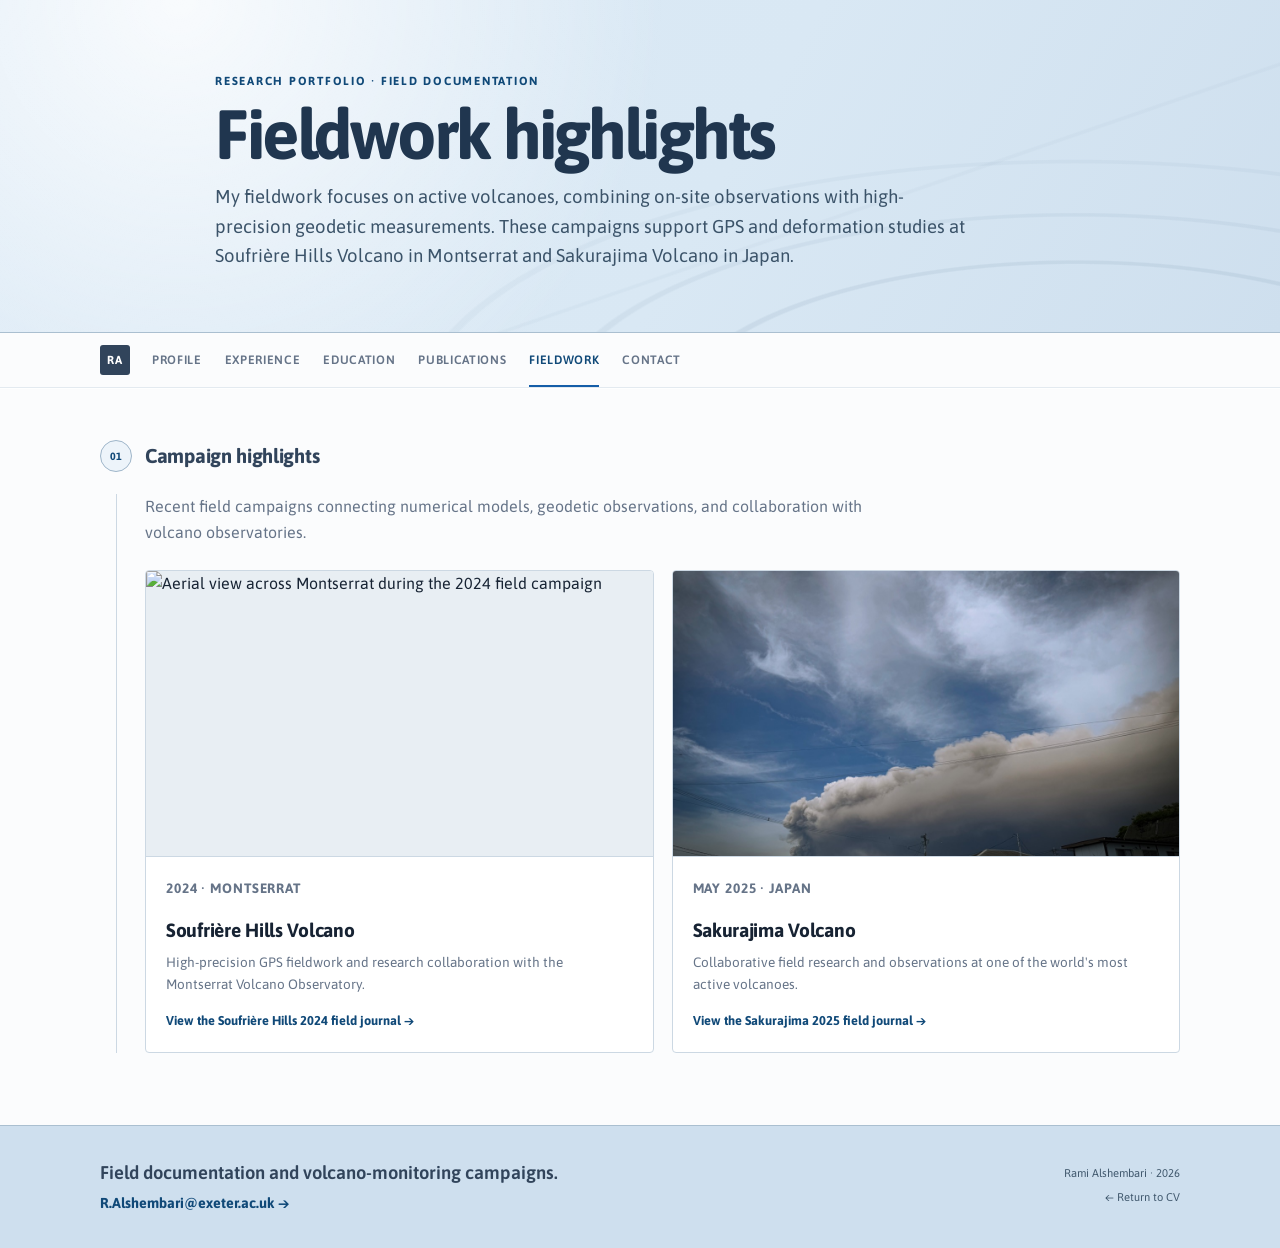
==== commit 4cbcb162: "Add RA logo favicon" ====
--- a/fieldtrip.html
+++ b/fieldtrip.html
@@ -6,6 +6,7 @@
   <meta name="description" content="Fieldwork highlights from Rami Alshembari's volcano research campaigns at Soufrière Hills Volcano and Sakurajima.">
   <meta name="author" content="Rami Alshembari">
   <meta name="theme-color" content="#dceaf6">
+  <link rel="icon" type="image/png" href="RA_.png">
   <meta property="og:title" content="Fieldwork | Rami Alshembari">
   <meta property="og:description" content="Field documentation from volcano deformation campaigns in Montserrat and Japan.">
   <meta property="og:type" content="website">
--- a/styles.css
+++ b/styles.css
@@ -304,26 +304,6 @@
   transform: scaleX(1);
 }
 
-.print-button {
-  margin-left: auto;
-  padding: 7px 11px;
-  border: 1px solid var(--line);
-  border-radius: 3px;
-  background: var(--surface);
-  color: var(--ink-soft);
-  cursor: pointer;
-  font: inherit;
-  font-size: 0.73rem;
-  font-weight: 700;
-  letter-spacing: 0.035em;
-  white-space: nowrap;
-}
-
-.print-button:hover {
-  border-color: var(--accent);
-  color: var(--accent);
-}
-
 .resume-layout {
   display: grid;
   grid-template-columns: minmax(0, 2.08fr) minmax(275px, 0.92fr);
@@ -935,11 +915,6 @@
     padding-block: 14px 12px;
   }
 
-  .print-button {
-    padding: 7px 9px;
-    font-size: 0.67rem;
-  }
-
   .resume-layout {
     padding-block: 38px 54px;
   }
--- a/fieldwork.css
+++ b/fieldwork.css
@@ -137,6 +137,7 @@
 
 .campaign-card {
   display: grid;
+  grid-template-rows: max-content 1fr;
   min-width: 0;
   overflow: hidden;
   border: 1px solid var(--line);
@@ -161,6 +162,7 @@
 
 .campaign-card-image img {
   width: 100%;
+  height: auto;
   aspect-ratio: 16 / 9;
   object-fit: cover;
   transition: transform 220ms ease;
@@ -222,8 +224,10 @@
 
 .expedition-overview > img {
   width: 100%;
-  height: 100%;
-  min-height: 360px;
+  height: auto;
+  min-height: 0;
+  align-self: center;
+  aspect-ratio: 16 / 9;
   object-fit: cover;
 }
 
@@ -312,7 +316,7 @@
   border-radius: 3px;
   background: var(--surface);
   content-visibility: auto;
-  contain-intrinsic-size: 300px 265px;
+  contain-intrinsic-size: 300px 210px;
 }
 
 .gallery-grid figure > a {
@@ -323,7 +327,8 @@
 
 .gallery-grid img {
   width: 100%;
-  aspect-ratio: 4 / 3;
+  height: auto;
+  aspect-ratio: 16 / 9;
   object-fit: cover;
   transition: transform 180ms ease, opacity 180ms ease;
 }
@@ -337,7 +342,7 @@
   display: flex;
   gap: 12px;
   align-items: center;
-  justify-content: space-between;
+  justify-content: flex-end;
   padding: 8px 10px;
   border-top: 1px solid var(--line-light);
   color: var(--muted);
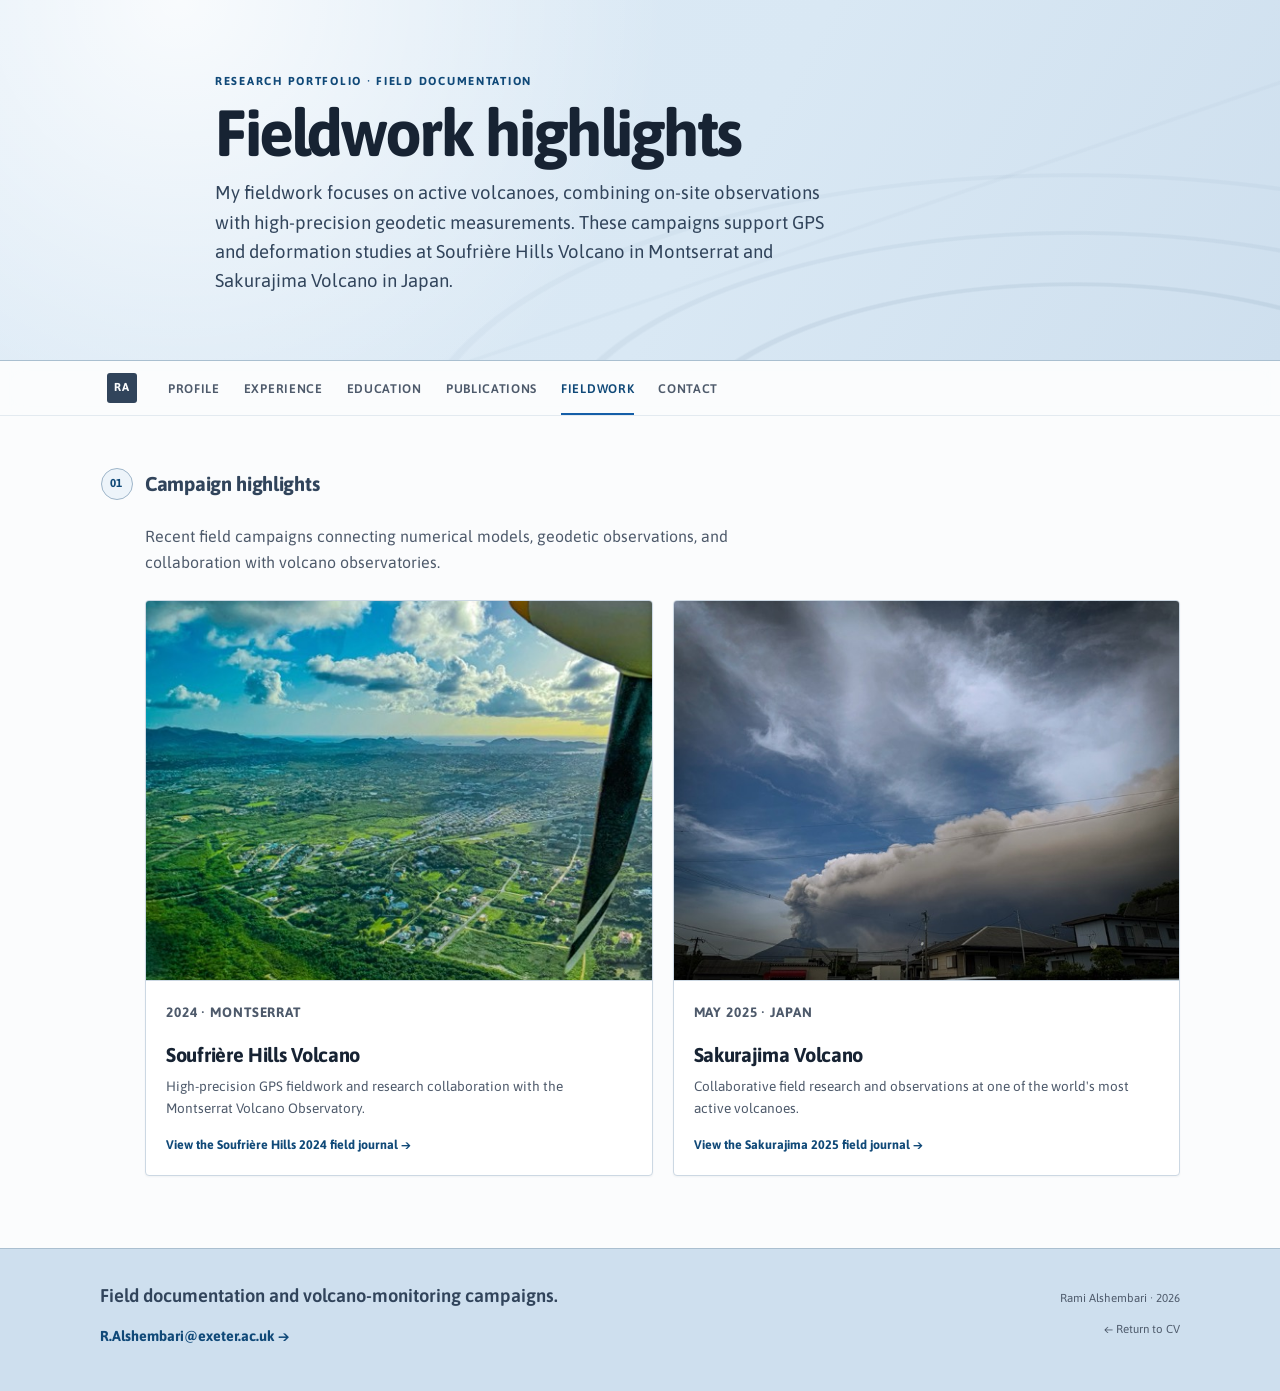
==== commit 12217860: "Apply HIG audit fixes, dark mode, and scroll motion Alignment - Put the section badge, timeline dots" ====
--- a/fieldtrip.html
+++ b/fieldtrip.html
@@ -2,21 +2,22 @@
 <html lang="en">
 <head>
   <meta charset="utf-8">
+  <script>document.documentElement.classList.add('js');</script>
   <meta name="viewport" content="width=device-width, initial-scale=1">
   <meta name="description" content="Fieldwork highlights from Rami Alshembari's volcano research campaigns at Soufrière Hills Volcano and Sakurajima.">
   <meta name="author" content="Rami Alshembari">
   <meta name="theme-color" content="#dceaf6">
-  <link rel="icon" type="image/png" href="RA_.png">
+  <link rel="icon" type="image/png" href="RA__.png">
   <meta property="og:title" content="Fieldwork | Rami Alshembari">
   <meta property="og:description" content="Field documentation from volcano deformation campaigns in Montserrat and Japan.">
   <meta property="og:type" content="website">
   <meta property="og:url" content="https://rami-alshembari.github.io/fieldtrip.html">
-  <meta property="og:image" content="https://rami-alshembari.github.io/og.png">
+  <meta property="og:image" content="https://rami-alshembari.github.io/og.jpg">
   <meta property="og:image:width" content="1200">
   <meta property="og:image:height" content="630">
   <meta property="og:image:alt" content="Rami Alshembari — Geophysical Volcanologist, with volcano and seismic motifs">
   <meta name="twitter:card" content="summary_large_image">
-  <meta name="twitter:image" content="https://rami-alshembari.github.io/og.png">
+  <meta name="twitter:image" content="https://rami-alshembari.github.io/og.jpg">
   <title>Fieldwork | Rami Alshembari</title>
   <link rel="preconnect" href="https://fonts.googleapis.com">
   <link rel="preconnect" href="https://fonts.gstatic.com" crossorigin>
@@ -60,7 +61,7 @@
         <div class="campaign-grid">
           <a class="campaign-card" href="montserrat-2024.html">
             <div class="campaign-card-image">
-              <img src="Montserrat%202024/IMG_4751.jpg" alt="Aerial view across Montserrat during the 2024 field campaign" width="900" height="1200" loading="eager" decoding="async">
+              <img srcset="thumbs-sm/Montserrat%202024/IMG_4751.jpg 400w, thumbs/Montserrat%202024/IMG_4751.jpg 700w, Montserrat%202024/IMG_4751.jpg 900w" sizes="(max-width: 720px) 92vw, 46vw" src="thumbs/Montserrat%202024/IMG_4751.jpg" alt="Aerial view across Montserrat during the 2024 field campaign" width="525" height="700" loading="eager" decoding="async">
             </div>
             <div class="campaign-card-body">
               <p class="campaign-date">2024 · Montserrat</p>
@@ -72,7 +73,7 @@
 
           <a class="campaign-card" href="sakurajima-2025.html">
             <div class="campaign-card-image">
-              <img src="Sakurajima/IMG_7430.jpg" alt="Ash plume rising from Sakurajima during the 2025 field campaign" width="1200" height="900" loading="lazy" decoding="async">
+              <img srcset="thumbs-sm/Sakurajima/IMG_7430.jpg 400w, thumbs/Sakurajima/IMG_7430.jpg 700w, Sakurajima/IMG_7430.jpg 1200w" sizes="(max-width: 720px) 92vw, 46vw" src="thumbs/Sakurajima/IMG_7430.jpg" alt="Ash plume rising from Sakurajima during the 2025 field campaign" width="700" height="525" loading="lazy" decoding="async">
             </div>
             <div class="campaign-card-body">
               <p class="campaign-date">May 2025 · Japan</p>
@@ -87,7 +88,7 @@
   </main>
 
   <footer class="site-footer field-footer" id="contact">
-    <div class="container footer-inner">
+    <div class="container footer-inner" data-reveal>
       <div>
         <p class="footer-title">Field documentation and volcano-monitoring campaigns.</p>
         <a class="footer-email" href="mailto:R.Alshembari@exeter.ac.uk">R.Alshembari@exeter.ac.uk →</a>
--- a/styles.css
+++ b/styles.css
@@ -1,21 +1,151 @@
 :root {
-  color-scheme: light;
+  color-scheme: light dark;
+
+  /* Surfaces & ink */
   --paper: #fbfcfd;
   --surface: #ffffff;
   --header: #dceaf6;
+  --header-mid: #d9e8f4;
   --header-deep: #cedfee;
+  --masthead-edge: #aabfd0;
   --ink: #172333;
   --ink-soft: #31445b;
-  --muted: #667488;
+  --ink-body: #3e4a59;
+  --ink-body-2: #465362;
+  --muted: #4e5a6b;
+  --muted-soft: #566577;
   --line: #ccd8e3;
   --line-light: #e3eaf0;
   --accent: #155ea8;
   --accent-dark: #104978;
   --magma: #ac3e1c;
   --magma-soft: #f7e8e1;
+  --magma-ink: #6c4a3e;
   --tag: rgba(255, 255, 255, 0.58);
+  --tag-line: rgba(70, 104, 133, 0.28);
+  --panel: #f4f8fb;
+  --panel-2: #edf4fa;
+  --badge-line: #9eb5c9;
+  --card-cool: rgba(226, 239, 248, 0.96);
+  --card-cool-2: rgba(244, 248, 251, 0.98);
+  --card-warm: rgba(247, 232, 225, 0.9);
+  --card-warm-2: rgba(246, 244, 240, 0.98);
+  --card-line: #cfdce7;
+  --card-line-hover: #8caac2;
+  --nav-fill: rgba(251, 252, 253, 0.86);
+
+  /* Spacing scale — 4pt grid */
+  --sp-1: 4px;
+  --sp-2: 8px;
+  --sp-3: 12px;
+  --sp-4: 16px;
+  --sp-5: 20px;
+  --sp-6: 24px;
+  --sp-7: 32px;
+  --sp-8: 40px;
+  --sp-9: 52px;
+  --sp-10: 72px;
+
+  /* Type scale — 7 steps */
+  --fs-100: 0.72rem;
+  --fs-200: 0.78rem;
+  --fs-300: 0.85rem;
+  --fs-400: 0.9rem;
+  --fs-500: 1rem;
+  --fs-600: 1.05rem;
+  --fs-700: 1.25rem;
+
+  /* Rail geometry — the vertical rule and every marker derive from these */
+  --rule-inset: 16px;
+  --rule-pad: 28px;
+
+  /* Motion */
+  --dur: 160ms;
+  --dur-fast: 120ms;
+  --dur-enter: 560ms;
+  --dur-draw: 900ms;
+  --ease: cubic-bezier(0.32, 0.72, 0, 1);
+  /* A gentle overshoot, for things that arrive rather than fade. */
+  --ease-out-back: cubic-bezier(0.34, 1.4, 0.64, 1);
+  --stagger: 70ms;
+
   --container: 1080px;
   --shadow: 0 14px 40px rgba(38, 63, 88, 0.09);
+  --shadow-rest: 0 1px 2px rgba(38, 63, 88, 0.05);
+}
+
+@media (prefers-color-scheme: dark) {
+  :root:not([data-theme="light"]) {
+    --paper: #0f1418;
+    --surface: #161c21;
+    --header: #18232e;
+    --header-mid: #16202a;
+    --header-deep: #131c25;
+    --masthead-edge: #2b3945;
+    --ink: #e6ecf2;
+    --ink-soft: #c2ceda;
+    --ink-body: #b3c0cd;
+    --ink-body-2: #aab8c6;
+    --muted: #93a3b3;
+    --muted-soft: #8496a7;
+    --line: #33404b;
+    --line-light: #232e37;
+    --accent: #6db3ee;
+    --accent-dark: #8ec8f7;
+    --magma: #e08163;
+    --magma-soft: #2a1c16;
+    --magma-ink: #e6b49f;
+    --tag: rgba(255, 255, 255, 0.06);
+    --tag-line: rgba(160, 190, 215, 0.22);
+    --panel: #1a222a;
+    --panel-2: #1c262f;
+    --badge-line: #3c4b58;
+    --card-cool: rgba(32, 46, 60, 0.96);
+    --card-cool-2: rgba(24, 32, 40, 0.98);
+    --card-warm: rgba(56, 38, 30, 0.9);
+    --card-warm-2: rgba(30, 26, 24, 0.98);
+    --card-line: #2f3c47;
+    --card-line-hover: #52697d;
+    --nav-fill: rgba(15, 20, 24, 0.86);
+    --shadow: 0 14px 40px rgba(0, 0, 0, 0.45);
+    --shadow-rest: 0 1px 2px rgba(0, 0, 0, 0.3);
+  }
+}
+
+:root[data-theme="dark"] {
+  --paper: #0f1418;
+  --surface: #161c21;
+  --header: #18232e;
+  --header-mid: #16202a;
+  --header-deep: #131c25;
+  --masthead-edge: #2b3945;
+  --ink: #e6ecf2;
+  --ink-soft: #c2ceda;
+  --ink-body: #b3c0cd;
+  --ink-body-2: #aab8c6;
+  --muted: #93a3b3;
+  --muted-soft: #8496a7;
+  --line: #33404b;
+  --line-light: #232e37;
+  --accent: #6db3ee;
+  --accent-dark: #8ec8f7;
+  --magma: #e08163;
+  --magma-soft: #2a1c16;
+  --magma-ink: #e6b49f;
+  --tag: rgba(255, 255, 255, 0.06);
+  --tag-line: rgba(160, 190, 215, 0.22);
+  --panel: #1a222a;
+  --panel-2: #1c262f;
+  --badge-line: #3c4b58;
+  --card-cool: rgba(32, 46, 60, 0.96);
+  --card-cool-2: rgba(24, 32, 40, 0.98);
+  --card-warm: rgba(56, 38, 30, 0.9);
+  --card-warm-2: rgba(30, 26, 24, 0.98);
+  --card-line: #2f3c47;
+  --card-line-hover: #52697d;
+  --nav-fill: rgba(15, 20, 24, 0.86);
+  --shadow: 0 14px 40px rgba(0, 0, 0, 0.45);
+  --shadow-rest: 0 1px 2px rgba(0, 0, 0, 0.3);
 }
 
 *,
@@ -26,7 +156,8 @@
 
 html {
   scroll-behavior: smooth;
-  scroll-padding-top: 76px;
+  /* Sticky nav is 55px; land anchors one spacing step below it. */
+  scroll-padding-top: 75px;
 }
 
 body {
@@ -49,6 +180,7 @@
   color: var(--accent);
   text-decoration-thickness: 1px;
   text-underline-offset: 0.2em;
+  transition: color var(--dur-fast) var(--ease);
 }
 
 a:hover {
@@ -61,9 +193,8 @@
 }
 
 :focus-visible {
-  outline: 3px solid #155ea8;
+  outline: 3px solid var(--accent);
   outline-offset: 4px;
-  border-radius: 3px;
 }
 
 h1,
@@ -76,20 +207,23 @@
 }
 
 .container {
-  width: min(calc(100% - 40px), var(--container));
+  width: min(calc(100% - var(--sp-8)), var(--container));
   margin-inline: auto;
 }
 
 .skip-link {
   position: fixed;
-  top: 12px;
-  left: 12px;
+  top: var(--sp-3);
+  left: var(--sp-3);
   z-index: 1000;
   transform: translateY(-160%);
-  padding: 9px 14px;
+  display: inline-flex;
+  align-items: center;
+  min-height: 44px;
+  padding: var(--sp-2) var(--sp-4);
   border-radius: 5px;
   background: var(--ink);
-  color: #fff;
+  color: var(--paper);
   font-weight: 700;
   text-decoration: none;
 }
@@ -102,11 +236,25 @@
 .masthead {
   position: relative;
   overflow: hidden;
-  border-bottom: 1px solid #aabfd0;
+  border-bottom: 1px solid var(--masthead-edge);
   background:
     radial-gradient(circle at 15% 0%, rgba(255, 255, 255, 0.8), transparent 39%),
-    linear-gradient(120deg, var(--header) 0%, #d9e8f4 54%, var(--header-deep) 100%);
+    linear-gradient(120deg, var(--header) 0%, var(--header-mid) 54%, var(--header-deep) 100%);
   color: var(--ink-soft);
+}
+
+@media (prefers-color-scheme: dark) {
+  :root:not([data-theme="light"]) .masthead {
+    background:
+      radial-gradient(circle at 15% 0%, rgba(120, 165, 205, 0.14), transparent 39%),
+      linear-gradient(120deg, var(--header) 0%, var(--header-mid) 54%, var(--header-deep) 100%);
+  }
+}
+
+:root[data-theme="dark"] .masthead {
+  background:
+    radial-gradient(circle at 15% 0%, rgba(120, 165, 205, 0.14), transparent 39%),
+    linear-gradient(120deg, var(--header) 0%, var(--header-mid) 54%, var(--header-deep) 100%);
 }
 
 .masthead-pattern {
@@ -120,58 +268,72 @@
     linear-gradient(18deg, transparent 0 72%, rgba(55, 91, 121, 0.09) 72.2% 72.5%, transparent 72.7%);
 }
 
+@media (prefers-color-scheme: dark) {
+  :root:not([data-theme="light"]) .masthead-pattern {
+    opacity: 0.5;
+    filter: invert(1) brightness(1.7);
+  }
+}
+
+:root[data-theme="dark"] .masthead-pattern {
+  opacity: 0.5;
+  filter: invert(1) brightness(1.7);
+}
+
 .masthead-inner {
   position: relative;
   display: grid;
   grid-template-columns: minmax(0, 1.45fr) minmax(350px, 0.85fr);
-  gap: clamp(36px, 7vw, 86px);
+  gap: clamp(var(--sp-8), 7vw, 88px);
   align-items: center;
   min-height: 304px;
-  padding-block: 42px 38px;
+  padding-block: var(--sp-8) var(--sp-8);
 }
 
 .eyebrow {
-  margin-bottom: 6px;
+  margin-bottom: var(--sp-1);
   color: var(--accent-dark);
-  font-size: 0.73rem;
+  font-size: var(--fs-100);
   font-weight: 700;
   letter-spacing: 0.15em;
   text-transform: uppercase;
 }
 
 .identity h1 {
-  margin-bottom: 4px;
-  color: #20364f;
-  font-size: clamp(2.8rem, 6vw, 4.15rem);
+  margin-bottom: var(--sp-1);
+  color: var(--ink);
+  /* Continuous across every width — no breakpoint jump. */
+  font-size: clamp(2.5rem, 1.92rem + 2.48vw, 4.15rem);
   font-weight: 700;
+  /* Tracking loosens as the type shrinks. */
   letter-spacing: -0.045em;
   line-height: 1.03;
 }
 
 .professional-title {
-  max-width: 690px;
-  margin-bottom: 18px;
-  color: #324b63;
-  font-size: clamp(1rem, 2vw, 1.22rem);
+  max-width: 62ch;
+  margin-bottom: var(--sp-5);
+  color: var(--ink-soft);
+  font-size: clamp(var(--fs-500), 2vw, 1.22rem);
   line-height: 1.45;
 }
 
 .discipline-list {
   display: flex;
   flex-wrap: wrap;
-  gap: 7px;
+  gap: var(--sp-2);
   padding: 0;
   margin-bottom: 0;
   list-style: none;
 }
 
 .discipline-list li {
-  padding: 5px 9px;
-  border: 1px solid rgba(70, 104, 133, 0.28);
+  padding: var(--sp-1) var(--sp-2);
+  border: 1px solid var(--tag-line);
   border-radius: 3px;
   background: var(--tag);
-  color: #39536b;
-  font-size: 0.72rem;
+  color: var(--ink-soft);
+  font-size: var(--fs-100);
   font-weight: 600;
   letter-spacing: 0.045em;
   text-transform: uppercase;
@@ -191,8 +353,12 @@
 .contact-location {
   display: grid;
   grid-template-columns: 70px minmax(0, 1fr);
-  gap: 8px;
-  padding: 5px 0;
+  gap: var(--sp-2);
+  /* T1: a real 44px row, with the label and value on a shared baseline. */
+  min-height: 44px;
+  padding: var(--sp-1) 0;
+  align-content: center;
+  align-items: baseline;
   color: inherit;
   line-height: 1.28;
   text-decoration: none;
@@ -200,12 +366,12 @@
 
 .contact-list > a + a,
 .contact-list > a + .contact-location {
-  border-top: 1px solid rgba(78, 107, 133, 0.17);
+  border-top: 1px solid var(--tag-line);
 }
 
 .contact-list span {
-  color: #435c72;
-  font-size: 0.7rem;
+  color: var(--ink-soft);
+  font-size: var(--fs-100);
   font-weight: 600;
   letter-spacing: 0.06em;
   text-transform: uppercase;
@@ -213,8 +379,8 @@
 
 .contact-list strong {
   overflow-wrap: anywhere;
-  color: #30485f;
-  font-size: 0.8rem;
+  color: var(--ink-soft);
+  font-size: var(--fs-200);
   font-weight: 600;
 }
 
@@ -228,56 +394,69 @@
   top: 0;
   z-index: 100;
   border-bottom: 1px solid var(--line-light);
-  background: rgba(251, 252, 253, 0.94);
-  box-shadow: 0 1px 0 rgba(255, 255, 255, 0.8);
-  backdrop-filter: blur(12px);
-  -webkit-backdrop-filter: blur(12px);
+  background: var(--nav-fill);
+  backdrop-filter: blur(12px) saturate(1.6);
+  -webkit-backdrop-filter: blur(12px) saturate(1.6);
 }
 
 .nav-inner {
   display: flex;
   min-height: 54px;
   align-items: center;
-  gap: 22px;
-}
-
+  gap: var(--sp-6);
+}
+
+/* T1: a 44px hit area around a 30px visual mark. */
 .nav-mark {
+  position: relative;
+  isolation: isolate;
   display: grid;
-  width: 30px;
-  height: 30px;
+  width: 44px;
+  height: 44px;
   flex: 0 0 auto;
   place-items: center;
-  border-radius: 3px;
-  background: var(--ink-soft);
-  color: #fff;
-  font-size: 0.73rem;
+  color: var(--paper);
+  font-size: var(--fs-100);
   font-weight: 700;
   letter-spacing: 0.08em;
   text-decoration: none;
 }
 
-.nav-mark:hover {
+.nav-mark::before {
+  position: absolute;
+  inset: 0;
+  z-index: -1;
+  width: 30px;
+  height: 30px;
+  margin: auto;
+  border-radius: 3px;
+  background: var(--ink-soft);
+  content: "";
+  transition: background-color var(--dur-fast) var(--ease);
+}
+
+.nav-mark:hover::before {
   background: var(--accent);
-  color: #fff;
 }
 
 .nav-links {
   display: flex;
   min-width: 0;
   align-items: center;
-  gap: 23px;
+  gap: var(--sp-6);
 }
 
 .nav-links a {
   position: relative;
   padding: 17px 0 15px;
   color: var(--muted);
-  font-size: 0.76rem;
+  font-size: var(--fs-200);
   font-weight: 600;
   letter-spacing: 0.055em;
   text-decoration: none;
   text-transform: uppercase;
   white-space: nowrap;
+  transition: color var(--dur-fast) var(--ease);
 }
 
 .nav-links a::after {
@@ -290,16 +469,20 @@
   content: "";
   opacity: 0;
   transform: scaleX(0.35);
-  transition: opacity 160ms ease, transform 160ms ease;
+  transition: opacity var(--dur) var(--ease), transform var(--dur) var(--ease);
 }
 
 .nav-links a:hover,
-.nav-links a[aria-current="true"] {
+.nav-links a[aria-current="true"],
+.nav-links a[aria-current="page"],
+.nav-links a[aria-current="location"] {
   color: var(--accent-dark);
 }
 
 .nav-links a:hover::after,
-.nav-links a[aria-current="true"]::after {
+.nav-links a[aria-current="true"]::after,
+.nav-links a[aria-current="page"]::after,
+.nav-links a[aria-current="location"]::after {
   opacity: 1;
   transform: scaleX(1);
 }
@@ -307,8 +490,8 @@
 .resume-layout {
   display: grid;
   grid-template-columns: minmax(0, 2.08fr) minmax(275px, 0.92fr);
-  gap: clamp(34px, 5vw, 62px);
-  padding-block: 52px 70px;
+  gap: clamp(var(--sp-7), 5vw, 64px);
+  padding-block: var(--sp-9) var(--sp-10);
 }
 
 .resume-primary,
@@ -317,15 +500,15 @@
 }
 
 .resume-section + .resume-section {
-  margin-top: 52px;
+  margin-top: var(--sp-9);
 }
 
 .section-heading {
   display: grid;
   grid-template-columns: 33px minmax(0, 1fr);
-  gap: 12px;
+  gap: var(--sp-3);
   align-items: center;
-  margin-bottom: 22px;
+  margin-bottom: var(--sp-6);
 }
 
 .section-number,
@@ -333,12 +516,14 @@
   display: grid;
   width: 32px;
   height: 32px;
+  /* A1: centres the 32px badge in its 33px column so it lands on the rule axis. */
+  justify-self: center;
   place-items: center;
-  border: 1px solid #9eb5c9;
+  border: 1px solid var(--badge-line);
   border-radius: 50%;
-  background: #edf4fa;
+  background: var(--panel-2);
   color: var(--accent-dark);
-  font-size: 0.66rem;
+  font-size: var(--fs-100);
   font-weight: 700;
   letter-spacing: 0.04em;
 }
@@ -347,7 +532,7 @@
 .sidebar-heading h2 {
   margin: 0;
   color: var(--ink-soft);
-  font-size: 1.25rem;
+  font-size: var(--fs-700);
   font-weight: 700;
   letter-spacing: -0.015em;
   line-height: 1.2;
@@ -358,10 +543,15 @@
 }
 
 .section-action {
+  /* T1 */
+  display: inline-flex;
+  align-items: center;
+  min-height: 44px;
   color: var(--muted);
-  font-size: 0.75rem;
+  font-size: var(--fs-200);
   font-weight: 600;
   text-decoration: none;
+  transition: color var(--dur-fast) var(--ease);
 }
 
 .section-action:hover {
@@ -369,17 +559,18 @@
 }
 
 .section-body {
-  margin-left: 16px;
-  padding-left: 28px;
+  margin-left: var(--rule-inset);
+  padding-left: var(--rule-pad);
   border-left: 1px solid var(--line);
 }
 
 .profile-copy {
-  color: #3e4a59;
+  color: var(--ink-body);
 }
 
 .profile-copy p {
-  margin-bottom: 13px;
+  margin-bottom: var(--sp-3);
+  max-width: 68ch;
 }
 
 .profile-copy p:last-child {
@@ -388,31 +579,31 @@
 
 .timeline {
   display: grid;
-  gap: 30px;
+  gap: var(--sp-7);
 }
 
 .timeline-item {
   position: relative;
   display: grid;
   grid-template-columns: 116px minmax(0, 1fr);
-  gap: 22px;
-}
-
+  gap: var(--sp-6);
+  /* A3: puts the date on the job title's baseline whatever the two type sizes are. */
+  align-items: baseline;
+}
+
+/* A1: centred on the rule axis regardless of the dot's own border box. */
 .timeline-item::before {
   position: absolute;
   top: 7px;
-  left: -34px;
+  left: calc(0px - var(--rule-pad) - 0.5px);
   width: 10px;
   height: 10px;
   border: 2px solid var(--paper);
   border-radius: 50%;
   background: var(--accent);
   box-shadow: 0 0 0 1px var(--accent);
+  transform: translateX(-50%);
   content: "";
-}
-
-.timeline-meta {
-  padding-top: 1px;
 }
 
 .timeline-meta time,
@@ -424,50 +615,50 @@
 .timeline-meta time,
 .timeline-meta .date-range {
   color: var(--accent-dark);
-  font-size: 0.79rem;
+  font-size: var(--fs-200);
   font-weight: 700;
   letter-spacing: 0.02em;
 }
 
 .timeline-meta span {
-  margin-top: 2px;
+  margin-top: var(--sp-1);
   color: var(--muted);
-  font-size: 0.74rem;
+  font-size: var(--fs-100);
 }
 
 .timeline-content h3 {
-  margin-bottom: 2px;
+  margin-bottom: var(--sp-1);
   color: var(--ink);
-  font-size: 1.04rem;
+  font-size: var(--fs-600);
   line-height: 1.35;
 }
 
 .timeline-content > p,
 .timeline-content li {
-  color: #465362;
-  font-size: 0.9rem;
+  color: var(--ink-body-2);
+  font-size: var(--fs-400);
 }
 
 .organisation {
-  margin-bottom: 10px;
+  margin-bottom: var(--sp-3);
   color: var(--muted) !important;
   font-weight: 600;
 }
 
 .detail-line {
-  margin: 7px 0 0;
+  margin: var(--sp-2) 0 0;
 }
 
 .dash-list {
   padding: 0;
-  margin-bottom: 9px;
+  margin-bottom: var(--sp-2);
   list-style: none;
 }
 
 .dash-list li {
   position: relative;
-  padding-left: 16px;
-  margin-bottom: 5px;
+  padding-left: var(--sp-4);
+  margin-bottom: var(--sp-1);
 }
 
 .dash-list li::before {
@@ -481,7 +672,7 @@
 .keywords {
   margin-bottom: 0;
   color: var(--muted) !important;
-  font-size: 0.78rem !important;
+  font-size: var(--fs-200) !important;
   font-style: italic;
 }
 
@@ -494,28 +685,29 @@
 .publication-list li {
   display: grid;
   grid-template-columns: 82px minmax(0, 1fr);
-  gap: 12px;
-  padding: 0 0 15px;
+  gap: var(--sp-3);
+  /* A2: puts the year on the citation's first baseline. */
+  align-items: baseline;
+  padding: 0 0 var(--sp-4);
 }
 
 .publication-list li + li {
-  padding-top: 15px;
+  padding-top: var(--sp-4);
   border-top: 1px solid var(--line-light);
 }
 
 .publication-year {
   color: var(--muted);
-  font-size: 0.72rem;
+  font-size: var(--fs-100);
   font-weight: 700;
   letter-spacing: 0.045em;
-  line-height: 1.45;
   text-transform: uppercase;
 }
 
 .publication-list p {
   margin-bottom: 0;
-  color: #45515f;
-  font-size: 0.85rem;
+  color: var(--ink-body-2);
+  font-size: var(--fs-300);
   line-height: 1.55;
 }
 
@@ -530,139 +722,144 @@
 
 /* Secondary CV column */
 .resume-sidebar {
-  padding-left: clamp(25px, 3vw, 38px);
+  padding-left: clamp(var(--sp-6), 3vw, var(--sp-8));
   border-left: 1px solid var(--line);
 }
 
 .sidebar-section {
-  padding-bottom: 30px;
+  padding-bottom: var(--sp-7);
 }
 
 .sidebar-section + .sidebar-section {
-  padding-top: 30px;
+  padding-top: var(--sp-7);
   border-top: 1px solid var(--line-light);
 }
 
 .sidebar-heading {
   display: grid;
   grid-template-columns: 29px minmax(0, 1fr);
-  gap: 10px;
+  gap: var(--sp-3);
   align-items: center;
-  margin-bottom: 16px;
+  margin-bottom: var(--sp-4);
 }
 
 .sidebar-heading > span {
   width: 28px;
   height: 28px;
-  border-color: #c5d2dd;
-  background: #f3f7fa;
+  border-color: var(--line);
+  background: var(--panel);
   color: var(--muted);
-  font-size: 0.62rem;
+  font-size: var(--fs-100);
 }
 
 .sidebar-heading h2 {
-  font-size: 1.04rem;
+  font-size: var(--fs-600);
 }
 
 .sidebar-intro {
-  margin-bottom: 13px;
+  margin-bottom: var(--sp-3);
   color: var(--muted);
-  font-size: 0.82rem;
+  font-size: var(--fs-300);
 }
 
 .tag-list {
   display: flex;
   flex-wrap: wrap;
-  gap: 6px;
+  gap: var(--sp-2);
   padding: 0;
   margin-bottom: 0;
   list-style: none;
 }
 
 .tag-list li {
-  padding: 5px 8px;
-  border: 1px solid #d4dfe8;
+  padding: var(--sp-1) var(--sp-2);
+  border: 1px solid var(--line);
   border-radius: 3px;
-  background: #f4f8fb;
-  color: #44576a;
-  font-size: 0.72rem;
+  background: var(--panel);
+  color: var(--ink-soft);
+  font-size: var(--fs-100);
   line-height: 1.25;
 }
 
 .skill-groups {
   display: grid;
-  gap: 15px;
+  gap: var(--sp-4);
 }
 
 .skill-groups h3 {
-  margin-bottom: 3px;
+  margin-bottom: var(--sp-1);
   color: var(--ink-soft);
-  font-size: 0.8rem;
+  font-size: var(--fs-200);
   letter-spacing: 0.025em;
 }
 
 .skill-groups p {
   margin-bottom: 0;
   color: var(--muted);
-  font-size: 0.79rem;
+  font-size: var(--fs-200);
   line-height: 1.52;
 }
 
 .field-links {
   display: grid;
-  gap: 8px;
+  gap: var(--sp-2);
 }
 
 .field-links > a:not(.all-fieldwork) {
   display: grid;
   min-height: 105px;
   align-content: end;
-  padding: 14px;
+  padding: var(--sp-4);
   overflow: hidden;
-  border: 1px solid #cfdce7;
+  border: 1px solid var(--card-line);
   border-radius: 4px;
   background:
-    linear-gradient(135deg, rgba(226, 239, 248, 0.96), rgba(244, 248, 251, 0.98)),
+    linear-gradient(135deg, var(--card-cool), var(--card-cool-2)),
     var(--surface);
+  box-shadow: var(--shadow-rest);
   color: var(--ink-soft);
   text-decoration: none;
-  transition: border-color 160ms ease, transform 160ms ease;
+  /* P1: the lift is carried by the shadow, not by a hardening border. */
+  transition: transform var(--dur) var(--ease), box-shadow var(--dur) var(--ease);
 }
 
 .field-links > a:nth-child(2) {
   background:
-    linear-gradient(135deg, rgba(247, 232, 225, 0.9), rgba(246, 244, 240, 0.98)),
+    linear-gradient(135deg, var(--card-warm), var(--card-warm-2)),
     var(--surface);
 }
 
 .field-links > a:not(.all-fieldwork):hover {
-  border-color: #8caac2;
   transform: translateY(-2px);
+  box-shadow: var(--shadow);
 }
 
 .field-links span {
   color: var(--muted);
-  font-size: 0.68rem;
+  font-size: var(--fs-100);
   font-weight: 700;
   letter-spacing: 0.07em;
   text-transform: uppercase;
 }
 
 .field-links strong {
-  font-size: 0.9rem;
+  font-size: var(--fs-400);
 }
 
 .field-links small {
-  margin-top: 6px;
+  margin-top: var(--sp-2);
   color: var(--accent);
-  font-size: 0.7rem;
+  font-size: var(--fs-100);
   font-weight: 600;
 }
 
 .all-fieldwork {
   justify-self: start;
-  margin-top: 3px;
-  font-size: 0.76rem;
+  /* S3: rhythm comes from the grid gap alone. T1: a real 44px hit area. */
+  display: inline-flex;
+  align-items: center;
+  min-height: 44px;
+  font-size: var(--fs-200);
   font-weight: 600;
   text-decoration: none;
 }
@@ -675,17 +872,17 @@
 
 .compact-list li {
   display: grid;
-  padding-bottom: 13px;
+  padding-bottom: var(--sp-3);
 }
 
 .compact-list li + li {
-  padding-top: 13px;
+  padding-top: var(--sp-3);
   border-top: 1px solid var(--line-light);
 }
 
 .compact-list time {
   color: var(--magma);
-  font-size: 0.68rem;
+  font-size: var(--fs-100);
   font-weight: 700;
   letter-spacing: 0.04em;
   text-transform: uppercase;
@@ -693,13 +890,13 @@
 
 .compact-list strong {
   color: var(--ink-soft);
-  font-size: 0.79rem;
+  font-size: var(--fs-200);
 }
 
 .compact-list span {
-  margin-top: 2px;
+  margin-top: var(--sp-1);
   color: var(--muted);
-  font-size: 0.74rem;
+  font-size: var(--fs-100);
   line-height: 1.45;
 }
 
@@ -712,10 +909,10 @@
 .year-list li {
   display: grid;
   grid-template-columns: 38px minmax(0, 1fr);
-  gap: 9px;
-  margin-bottom: 8px;
+  gap: var(--sp-2);
+  margin-bottom: var(--sp-2);
   color: var(--muted);
-  font-size: 0.76rem;
+  font-size: var(--fs-200);
   line-height: 1.42;
 }
 
@@ -729,9 +926,9 @@
 }
 
 .compact-dashes li {
-  margin-bottom: 7px;
+  margin-bottom: var(--sp-2);
   color: var(--muted);
-  font-size: 0.76rem;
+  font-size: var(--fs-200);
   line-height: 1.42;
 }
 
@@ -746,17 +943,20 @@
   display: flex;
   align-items: center;
   justify-content: space-between;
-  padding: 9px 10px;
+  /* T1: 44px minimum height. */
+  min-height: 44px;
+  padding: var(--sp-3);
   border-right: 1px solid var(--line);
   border-bottom: 1px solid var(--line);
   color: var(--ink-soft);
-  font-size: 0.72rem;
+  font-size: var(--fs-100);
   font-weight: 600;
   text-decoration: none;
+  transition: background-color var(--dur-fast) var(--ease), color var(--dur-fast) var(--ease);
 }
 
 .profile-link-grid a:hover {
-  background: #edf4fa;
+  background: var(--panel-2);
   color: var(--accent);
 }
 
@@ -765,17 +965,17 @@
 }
 
 .availability {
-  margin: 15px 0 0;
-  padding: 10px 12px;
+  margin: var(--sp-4) 0 0;
+  padding: var(--sp-3);
   border-left: 3px solid var(--magma);
   background: var(--magma-soft);
-  color: #6c4a3e;
-  font-size: 0.74rem;
+  color: var(--magma-ink);
+  font-size: var(--fs-100);
   line-height: 1.45;
 }
 
 .site-footer {
-  border-top: 1px solid #aabfd0;
+  border-top: 1px solid var(--masthead-edge);
   background: var(--header-deep);
   color: var(--ink-soft);
 }
@@ -783,44 +983,58 @@
 .footer-inner {
   display: grid;
   grid-template-columns: minmax(0, 1fr) auto;
-  gap: 36px;
+  gap: var(--sp-7);
   align-items: end;
-  padding-block: 32px;
+  padding-block: var(--sp-7);
 }
 
 .footer-title {
-  max-width: 610px;
-  margin-bottom: 5px;
-  font-size: clamp(1rem, 2vw, 1.15rem);
+  max-width: 58ch;
+  margin-bottom: var(--sp-1);
+  font-size: clamp(var(--fs-500), 2vw, 1.15rem);
   font-weight: 600;
 }
 
 .footer-email {
+  /* T1 */
+  display: inline-flex;
+  align-items: center;
+  min-height: 44px;
   color: var(--accent-dark);
-  font-size: 0.9rem;
+  font-size: var(--fs-400);
   font-weight: 700;
   text-decoration: none;
 }
 
 .footer-meta {
-  text-align: right;
-}
-
-.footer-meta p,
+  display: grid;
+  justify-items: end;
+}
+
+.footer-meta p {
+  margin-bottom: 0;
+  color: var(--muted);
+  font-size: var(--fs-100);
+}
+
 .footer-meta a {
-  margin-bottom: 1px;
-  color: #40586d;
-  font-size: 0.7rem;
-}
-
-.footer-meta a {
+  /* T1 */
+  display: inline-flex;
+  align-items: center;
+  min-height: 44px;
+  color: var(--muted);
+  font-size: var(--fs-100);
   text-decoration: none;
+}
+
+.footer-meta a:hover {
+  color: var(--accent-dark);
 }
 
 @media (max-width: 920px) {
   .masthead-inner {
     grid-template-columns: 1fr;
-    gap: 28px;
+    gap: var(--sp-7);
   }
 
   .contact-panel {
@@ -829,21 +1043,21 @@
 
   .resume-layout {
     grid-template-columns: 1fr;
-    gap: 52px;
+    gap: var(--sp-9);
   }
 
   .resume-sidebar {
     display: grid;
     grid-template-columns: repeat(2, minmax(0, 1fr));
-    gap: 0 32px;
-    padding: 40px 0 0;
+    gap: 0 var(--sp-7);
+    padding: var(--sp-8) 0 0;
     border-top: 1px solid var(--line);
     border-left: 0;
   }
 
   .sidebar-section,
   .sidebar-section + .sidebar-section {
-    padding-block: 26px;
+    padding-block: var(--sp-6);
   }
 
   .sidebar-section:nth-child(1),
@@ -858,32 +1072,38 @@
   .sidebar-section:nth-child(n + 3) {
     border-top: 1px solid var(--line-light);
   }
+
+  /* A7: a lone final section spans both columns so its rule isn't half-width. */
+  .resume-sidebar > .sidebar-section:last-child:nth-child(odd) {
+    grid-column: 1 / -1;
+  }
 }
 
 @media (max-width: 720px) {
   html {
-    scroll-padding-top: 62px;
+    scroll-padding-top: 75px;
   }
 
   .container {
-    width: min(calc(100% - 28px), var(--container));
+    width: min(calc(100% - var(--sp-7)), var(--container));
   }
 
   .masthead-inner {
     min-height: 0;
-    padding-block: 32px 30px;
+    padding-block: var(--sp-7) var(--sp-7);
   }
 
   .identity h1 {
-    font-size: clamp(2.45rem, 12vw, 3.35rem);
+    /* Tracking eases off as the headline shrinks. */
+    letter-spacing: -0.03em;
   }
 
   .professional-title {
-    font-size: 1rem;
+    font-size: var(--fs-500);
   }
 
   .nav-inner {
-    gap: 13px;
+    gap: var(--sp-3);
   }
 
   .nav-mark {
@@ -891,9 +1111,8 @@
   }
 
   .nav-links {
-    gap: 18px;
+    gap: var(--sp-5);
     overflow-x: auto;
-    padding-bottom: 2px;
     scrollbar-color: var(--line) transparent;
     scrollbar-width: thin;
   }
@@ -911,35 +1130,28 @@
     background: var(--line);
   }
 
-  .nav-links a {
-    padding-block: 14px 12px;
-  }
-
   .resume-layout {
-    padding-block: 38px 54px;
+    padding-block: var(--sp-8) var(--sp-9);
   }
 
   .resume-section + .resume-section {
-    margin-top: 42px;
+    margin-top: var(--sp-8);
   }
 
   .section-body {
-    margin-left: 14px;
-    padding-left: 21px;
+    --rule-pad: 20px;
+
+    margin-left: var(--sp-3);
   }
 
   .timeline-item {
     grid-template-columns: 1fr;
-    gap: 5px;
-  }
-
-  .timeline-item::before {
-    left: -27px;
+    gap: var(--sp-1);
   }
 
   .timeline-meta {
     display: flex;
-    gap: 8px;
+    gap: var(--sp-2);
     align-items: baseline;
   }
 
@@ -949,7 +1161,7 @@
 
   .publication-list li {
     grid-template-columns: 1fr;
-    gap: 3px;
+    gap: var(--sp-1);
   }
 
   .resume-sidebar {
@@ -957,36 +1169,36 @@
   }
 
   .sidebar-section:nth-child(2) {
-    padding-top: 26px;
+    padding-top: var(--sp-6);
     border-top: 1px solid var(--line-light);
   }
 
   .footer-inner {
     grid-template-columns: 1fr;
-    gap: 23px;
+    gap: var(--sp-6);
   }
 
   .footer-meta {
-    text-align: left;
+    justify-items: start;
   }
 }
 
 @media (max-width: 480px) {
+  .identity h1 {
+    letter-spacing: -0.02em;
+  }
+
   .contact-list > a,
   .contact-location {
     grid-template-columns: 1fr;
     gap: 0;
-    padding: 4px 0;
+    padding: var(--sp-2) 0;
   }
 
   .contact-list > a:first-child {
     border-top: 0;
   }
 
-  .contact-list strong {
-    font-size: 0.75rem;
-  }
-
   .section-heading-with-action {
     grid-template-columns: 33px minmax(0, 1fr);
   }
@@ -998,6 +1210,173 @@
   .profile-link-grid {
     grid-template-columns: 1fr;
   }
+}
+
+/* ==========================================================================
+   Motion layer
+
+   Every rule here is gated on .js, which an inline script in <head> sets.
+   With scripting off the page renders fully visible and completely static —
+   nothing below can hide content that JavaScript then fails to reveal.
+   ========================================================================== */
+
+/* --- masthead: one orchestrated arrival on load ------------------------- */
+.js .identity > *,
+.js .contact-panel {
+  animation: rise var(--dur-enter) var(--ease) backwards;
+}
+
+.js .identity .eyebrow            { animation-delay: 60ms; }
+.js .identity h1                  { animation-delay: 130ms; }
+.js .identity .professional-title { animation-delay: 210ms; }
+.js .identity .discipline-list    { animation-delay: 290ms; }
+.js .contact-panel                { animation-delay: 360ms; }
+
+/* The masthead texture settles in behind everything else. */
+.js .masthead-pattern {
+  animation: fade-to-pattern 1400ms var(--ease) backwards;
+}
+
+@keyframes rise {
+  from { opacity: 0; transform: translateY(14px); }
+  to   { opacity: 1; transform: none; }
+}
+
+/* No `to` on purpose: the end value is whatever the theme set (0.26 light,
+   0.5 dark), so neither theme snaps when the animation finishes. */
+@keyframes fade-to-pattern {
+  from { opacity: 0; }
+}
+
+/* --- scroll reveals ----------------------------------------------------- */
+.js [data-reveal] {
+  opacity: 0;
+  transform: translateY(16px);
+}
+
+.js [data-reveal].is-visible {
+  opacity: 1;
+  transform: none;
+  transition:
+    opacity var(--dur-enter) var(--ease),
+    transform var(--dur-enter) var(--ease);
+}
+
+/* Children stagger inside a revealed group. */
+.js [data-reveal-group] > * {
+  opacity: 0;
+  transform: translateY(14px);
+}
+
+.js [data-reveal-group].is-visible > * {
+  opacity: 1;
+  transform: none;
+  transition:
+    opacity var(--dur-enter) var(--ease),
+    transform var(--dur-enter) var(--ease);
+}
+
+.js [data-reveal-group].is-visible > *:nth-child(1) { transition-delay: calc(var(--stagger) * 0); }
+.js [data-reveal-group].is-visible > *:nth-child(2) { transition-delay: calc(var(--stagger) * 1); }
+.js [data-reveal-group].is-visible > *:nth-child(3) { transition-delay: calc(var(--stagger) * 2); }
+.js [data-reveal-group].is-visible > *:nth-child(4) { transition-delay: calc(var(--stagger) * 3); }
+.js [data-reveal-group].is-visible > *:nth-child(5) { transition-delay: calc(var(--stagger) * 4); }
+.js [data-reveal-group].is-visible > *:nth-child(n + 6) { transition-delay: calc(var(--stagger) * 5); }
+
+/* --- the rule draws downward, like a trace being recorded --------------- */
+.js .section-body,
+.js .field-section-body {
+  position: relative;
+  border-left-color: transparent;
+}
+
+.js .section-body::before,
+.js .field-section-body::before {
+  position: absolute;
+  top: 0;
+  bottom: 0;
+  left: -1px;
+  width: 1px;
+  background: var(--line);
+  content: "";
+  transform: scaleY(0);
+  transform-origin: top;
+}
+
+.js .section-body.is-visible::before,
+.js .field-section-body.is-visible::before {
+  transform: scaleY(1);
+  transition: transform var(--dur-draw) var(--ease);
+}
+
+/* --- timeline dots arrive after the rule reaches them ------------------- */
+.js .timeline-item::before {
+  /* translateX(-50%) is what centres the dot on the rule — it must survive
+     the scale, so both transforms stay on one declaration. */
+  transform: translateX(-50%) scale(0);
+}
+
+.js .timeline.is-visible .timeline-item::before {
+  transform: translateX(-50%) scale(1);
+  transition: transform 380ms var(--ease-out-back);
+}
+
+.js .timeline.is-visible .timeline-item:nth-child(1)::before { transition-delay: 220ms; }
+.js .timeline.is-visible .timeline-item:nth-child(2)::before { transition-delay: 330ms; }
+.js .timeline.is-visible .timeline-item:nth-child(3)::before { transition-delay: 440ms; }
+.js .timeline.is-visible .timeline-item:nth-child(4)::before { transition-delay: 550ms; }
+.js .timeline.is-visible .timeline-item:nth-child(n + 5)::before { transition-delay: 660ms; }
+
+/* --- headings arrive as a unit ------------------------------------------
+   The badge is never animated on its own. Gating it separately from its
+   heading text meant a half-scrolled heading rendered with no number beside
+   it, which reads as a missing asset rather than as motion. --------------- */
+.js .section-heading,
+.js .sidebar-heading {
+  opacity: 0;
+  transform: translateY(10px);
+}
+
+.js .section-heading.is-visible,
+.js .sidebar-heading.is-visible {
+  opacity: 1;
+  transform: none;
+  transition:
+    opacity var(--dur-enter) var(--ease),
+    transform var(--dur-enter) var(--ease);
+}
+
+/* The badge's overshoot happens inside an already-fading parent, so text and
+   number can never be out of step. */
+.js .section-heading .section-number,
+.js .sidebar-heading > span {
+  transform: scale(0.86);
+}
+
+.js .section-heading.is-visible .section-number,
+.js .sidebar-heading.is-visible > span {
+  transform: none;
+  transition: transform 420ms var(--ease-out-back) 90ms;
+}
+
+/* --- the sticky nav gains elevation once it is holding content ---------- */
+.site-nav {
+  transition: box-shadow var(--dur) var(--ease), border-color var(--dur) var(--ease);
+}
+
+.site-nav.is-stuck {
+  border-bottom-color: var(--line);
+  box-shadow: 0 1px 12px rgba(38, 63, 88, 0.08);
+}
+
+@media (prefers-color-scheme: dark) {
+  :root:not([data-theme="light"]) .site-nav.is-stuck {
+    box-shadow: 0 1px 14px rgba(0, 0, 0, 0.5);
+  }
+}
+
+:root[data-theme="dark"] .site-nav.is-stuck {
+  box-shadow: 0 1px 14px rgba(0, 0, 0, 0.5);
 }
 
 @media (prefers-reduced-motion: reduce) {
@@ -1005,11 +1384,52 @@
     scroll-behavior: auto;
   }
 
+  /* Reveals resolve to their finished state rather than animating to it. */
+  .js [data-reveal],
+  .js [data-reveal-group] > *,
+  .js .identity > *,
+  .js .contact-panel {
+    opacity: 1 !important;
+    transform: none !important;
+    animation: none !important;
+  }
+
+  .js .masthead-pattern {
+    opacity: 0.26;
+    animation: none !important;
+  }
+
+  .js .section-body,
+  .js .field-section-body {
+    border-left-color: var(--line);
+  }
+
+  .js .section-body::before,
+  .js .field-section-body::before {
+    transform: scaleY(1);
+  }
+
+  .js .timeline-item::before,
+  .js .timeline.is-visible .timeline-item::before {
+    transform: translateX(-50%) scale(1) !important;
+  }
+
+  .js .section-heading,
+  .js .sidebar-heading,
+  .js .section-heading .section-number,
+  .js .sidebar-heading > span {
+    opacity: 1 !important;
+    transform: none !important;
+  }
+
   *,
   *::before,
   *::after {
+    animation-duration: 0.01ms !important;
+    animation-iteration-count: 1 !important;
     scroll-behavior: auto !important;
     transition-duration: 0.01ms !important;
+    transition-delay: 0ms !important;
   }
 }
 
@@ -1019,14 +1439,56 @@
     margin: 12mm;
   }
 
+  /* Nothing on paper may depend on an observer having fired. */
+  .js [data-reveal],
+  .js [data-reveal-group] > *,
+  .js .identity > *,
+  .js .contact-panel,
+  .js .section-heading,
+  .js .sidebar-heading,
+  .js .section-heading .section-number,
+  .js .sidebar-heading > span {
+    opacity: 1 !important;
+    transform: none !important;
+    animation: none !important;
+    transition: none !important;
+  }
+
+  .js .section-body,
+  .js .field-section-body {
+    border-left-color: #bbb;
+  }
+
+  .js .section-body::before,
+  .js .field-section-body::before {
+    display: none;
+  }
+
+  .js .timeline-item::before,
+  .js .timeline.is-visible .timeline-item::before {
+    transform: translateX(-50%) scale(1) !important;
+  }
+
+  .site-nav.is-stuck {
+    box-shadow: none;
+  }
+
   :root {
+    color-scheme: light;
     --paper: #fff;
     --surface: #fff;
     --ink: #111;
     --ink-soft: #222;
+    --ink-body: #222;
+    --ink-body-2: #222;
     --muted: #555;
+    --muted-soft: #555;
     --line: #bbb;
     --line-light: #ddd;
+    --masthead-edge: #999;
+    --badge-line: #999;
+    --shadow: none;
+    --shadow-rest: none;
   }
 
   html {
@@ -1135,7 +1597,7 @@
   }
 
   .section-body {
-    padding-left: 5mm;
+    --rule-pad: 5mm;
   }
 
   .timeline {
@@ -1146,10 +1608,6 @@
     grid-template-columns: 24mm 1fr;
     gap: 4mm;
     break-inside: avoid;
-  }
-
-  .timeline-item::before {
-    left: -6.5mm;
   }
 
   .timeline-content h3 {
@@ -1213,6 +1671,7 @@
     min-height: 0;
     padding: 2.5mm;
     background: #f3f6f8 !important;
+    box-shadow: none;
     -webkit-print-color-adjust: exact;
     print-color-adjust: exact;
   }
@@ -1222,7 +1681,18 @@
   }
 
   .profile-link-grid a {
+    min-height: 0;
     padding: 1.5mm;
+  }
+
+  .skip-link,
+  .footer-email,
+  .footer-meta a,
+  .section-action,
+  .all-fieldwork,
+  .contact-list > a,
+  .contact-location {
+    min-height: 0;
   }
 
   .site-footer {
--- a/fieldwork.css
+++ b/fieldwork.css
@@ -3,23 +3,38 @@
   background: var(--paper);
 }
 
-.field-page .nav-links a[aria-current] {
-  color: var(--accent-dark);
-}
-
-.field-page .nav-links a[aria-current]::after {
-  opacity: 1;
-  transform: scaleX(1);
-}
-
 .field-masthead {
   position: relative;
   overflow: hidden;
-  border-bottom: 1px solid #aabfd0;
+  border-bottom: 1px solid var(--masthead-edge);
   background:
     radial-gradient(circle at 14% 0%, rgba(255, 255, 255, 0.82), transparent 42%),
-    linear-gradient(120deg, var(--header) 0%, #d9e8f4 56%, var(--header-deep) 100%);
+    linear-gradient(120deg, var(--header) 0%, var(--header-mid) 56%, var(--header-deep) 100%);
   color: var(--ink-soft);
+}
+
+@media (prefers-color-scheme: dark) {
+  :root:not([data-theme="light"]) .field-masthead {
+    background:
+      radial-gradient(circle at 14% 0%, rgba(120, 165, 205, 0.14), transparent 42%),
+      linear-gradient(120deg, var(--header) 0%, var(--header-mid) 56%, var(--header-deep) 100%);
+  }
+
+  :root:not([data-theme="light"]) .field-masthead::before {
+    opacity: 0.55;
+    filter: invert(1) brightness(1.7);
+  }
+}
+
+:root[data-theme="dark"] .field-masthead {
+  background:
+    radial-gradient(circle at 14% 0%, rgba(120, 165, 205, 0.14), transparent 42%),
+    linear-gradient(120deg, var(--header) 0%, var(--header-mid) 56%, var(--header-deep) 100%);
+}
+
+:root[data-theme="dark"] .field-masthead::before {
+  opacity: 0.55;
+  filter: invert(1) brightness(1.7);
 }
 
 .field-masthead::before {
@@ -36,17 +51,17 @@
 .field-masthead-inner {
   position: relative;
   max-width: 850px;
-  padding-block: clamp(42px, 7vw, 72px) clamp(38px, 6vw, 62px);
+  padding-block: clamp(var(--sp-8), 7vw, var(--sp-10)) clamp(var(--sp-8), 6vw, 64px);
 }
 
 .field-breadcrumb {
   display: flex;
   flex-wrap: wrap;
-  gap: 7px;
+  gap: var(--sp-2);
   align-items: center;
-  margin-bottom: 14px;
-  color: #50677c;
-  font-size: 0.72rem;
+  margin-bottom: var(--sp-4);
+  color: var(--ink-soft);
+  font-size: var(--fs-100);
   font-weight: 600;
   letter-spacing: 0.07em;
   text-transform: uppercase;
@@ -57,14 +72,15 @@
   text-decoration: none;
 }
 
+/* C2: the separator was 2.53:1 against the masthead. */
 .field-breadcrumb span[aria-hidden="true"] {
-  color: #8193a3;
+  color: var(--muted-soft);
 }
 
 .field-kicker {
-  margin-bottom: 7px;
+  margin-bottom: var(--sp-2);
   color: var(--accent-dark);
-  font-size: 0.73rem;
+  font-size: var(--fs-100);
   font-weight: 700;
   letter-spacing: 0.15em;
   text-transform: uppercase;
@@ -72,67 +88,68 @@
 
 .field-masthead h1 {
   max-width: 820px;
-  margin-bottom: 12px;
-  color: #20364f;
-  font-size: clamp(2.45rem, 6vw, 4.35rem);
+  margin-bottom: var(--sp-3);
+  color: var(--ink);
+  /* Continuous across every width — no breakpoint jump. */
+  font-size: clamp(2.5rem, 1.85rem + 2.78vw, 4.35rem);
   font-weight: 700;
   letter-spacing: -0.045em;
   line-height: 1.04;
 }
 
 .field-lede {
-  max-width: 760px;
+  max-width: 62ch;
   margin-bottom: 0;
-  color: #3b5369;
-  font-size: clamp(1rem, 2vw, 1.16rem);
+  color: var(--ink-soft);
+  font-size: clamp(var(--fs-500), 2vw, 1.16rem);
   line-height: 1.58;
 }
 
 .field-meta-list {
   display: flex;
   flex-wrap: wrap;
-  gap: 7px;
+  gap: var(--sp-2);
   padding: 0;
-  margin: 22px 0 0;
+  margin: var(--sp-6) 0 0;
   list-style: none;
 }
 
 .field-meta-list li {
-  padding: 5px 9px;
-  border: 1px solid rgba(70, 104, 133, 0.28);
+  padding: var(--sp-1) var(--sp-2);
+  border: 1px solid var(--tag-line);
   border-radius: 3px;
-  background: rgba(255, 255, 255, 0.58);
-  color: #39536b;
-  font-size: 0.7rem;
+  background: var(--tag);
+  color: var(--ink-soft);
+  font-size: var(--fs-100);
   font-weight: 600;
   letter-spacing: 0.045em;
   text-transform: uppercase;
 }
 
 .field-main {
-  padding-block: 52px 72px;
+  padding-block: var(--sp-9) var(--sp-10);
 }
 
 .field-section + .field-section {
-  margin-top: 54px;
+  margin-top: var(--sp-9);
 }
 
 .field-section-body {
-  margin-left: 16px;
-  padding-left: 28px;
+  margin-left: var(--rule-inset);
+  padding-left: var(--rule-pad);
   border-left: 1px solid var(--line);
 }
 
 .field-section-intro {
-  max-width: 720px;
-  margin-bottom: 24px;
+  max-width: 68ch;
+  margin-bottom: var(--sp-6);
   color: var(--muted);
 }
 
 .campaign-grid {
   display: grid;
   grid-template-columns: repeat(2, minmax(0, 1fr));
-  gap: 18px;
+  gap: var(--sp-5);
 }
 
 .campaign-card {
@@ -143,70 +160,75 @@
   border: 1px solid var(--line);
   border-radius: 4px;
   background: var(--surface);
+  box-shadow: var(--shadow-rest);
   color: inherit;
   text-decoration: none;
-  transition: border-color 160ms ease, transform 160ms ease;
+  /* P1: elevation is carried by the shadow. P4: one duration for card and image. */
+  transition: transform var(--dur) var(--ease), box-shadow var(--dur) var(--ease);
 }
 
 .campaign-card:hover {
-  border-color: #8caac2;
   transform: translateY(-2px);
+  box-shadow: var(--shadow);
 }
 
 .campaign-card-image {
   display: block;
   overflow: hidden;
   border-bottom: 1px solid var(--line);
-  background: #e8eef3;
+  background: var(--panel);
 }
 
 .campaign-card-image img {
   width: 100%;
   height: auto;
-  aspect-ratio: 16 / 9;
+  /* X1: 4:3 keeps landscape frames whole and crops portraits far less than 16:9. */
+  aspect-ratio: 4 / 3;
   object-fit: cover;
-  transition: transform 220ms ease;
+  transition: transform var(--dur) var(--ease);
 }
 
 .campaign-card:hover .campaign-card-image img {
-  transform: scale(1.015);
+  /* P8: large enough to read as a deliberate zoom. */
+  transform: scale(1.04);
 }
 
 .campaign-card-body {
   display: grid;
   align-content: start;
-  padding: 20px;
+  padding: var(--sp-5);
 }
 
 .campaign-date {
-  margin-bottom: 5px;
+  margin-bottom: var(--sp-1);
   color: var(--magma);
-  font-size: 0.7rem;
+  font-size: var(--fs-100);
   font-weight: 700;
   letter-spacing: 0.065em;
   text-transform: uppercase;
 }
 
 .campaign-card h3 {
-  margin-bottom: 5px;
+  margin-bottom: var(--sp-1);
   color: var(--ink);
-  font-size: 1.2rem;
+  font-size: var(--fs-700);
   letter-spacing: -0.015em;
 }
 
 .campaign-card p {
-  margin-bottom: 16px;
+  margin-bottom: var(--sp-4);
   color: var(--muted);
-  font-size: 0.85rem;
+  font-size: var(--fs-300);
 }
 
 .campaign-card-link {
   align-self: end;
   justify-self: start;
   color: var(--accent-dark);
-  font-size: 0.8rem;
+  font-size: var(--fs-200);
   font-weight: 700;
   text-decoration: none;
+  transition: color var(--dur-fast) var(--ease);
 }
 
 .campaign-card:hover .campaign-card-link {
@@ -220,6 +242,7 @@
   border-radius: 4px;
   overflow: hidden;
   background: var(--surface);
+  box-shadow: var(--shadow-rest);
 }
 
 .expedition-overview > img {
@@ -227,21 +250,22 @@
   height: auto;
   min-height: 0;
   align-self: center;
-  aspect-ratio: 16 / 9;
+  /* X1: was 16/9, which cut a 900x1200 frame down to 42%. */
+  aspect-ratio: 4 / 3;
   object-fit: cover;
 }
 
 .expedition-facts {
   display: grid;
   align-content: center;
-  padding: clamp(25px, 4vw, 38px);
-  background: #f4f8fb;
+  padding: clamp(var(--sp-6), 4vw, var(--sp-8));
+  background: var(--panel);
 }
 
 .expedition-facts h3 {
-  margin-bottom: 18px;
+  margin-bottom: var(--sp-5);
   color: var(--ink-soft);
-  font-size: 1rem;
+  font-size: var(--fs-500);
   letter-spacing: 0.02em;
 }
 
@@ -250,7 +274,7 @@
 }
 
 .expedition-facts div {
-  padding-block: 11px;
+  padding-block: var(--sp-3);
   border-top: 1px solid var(--line);
 }
 
@@ -258,27 +282,28 @@
   border-bottom: 1px solid var(--line);
 }
 
+/* C4: was 0.65rem (10.4px), below Apple's 11pt floor. */
 .expedition-facts dt {
   color: var(--muted);
-  font-size: 0.65rem;
+  font-size: var(--fs-100);
   font-weight: 700;
   letter-spacing: 0.075em;
   text-transform: uppercase;
 }
 
 .expedition-facts dd {
-  margin: 2px 0 0;
+  margin: var(--sp-1) 0 0;
   color: var(--ink-soft);
-  font-size: 0.8rem;
+  font-size: var(--fs-200);
   line-height: 1.45;
 }
 
 .gallery-heading-row {
   display: flex;
-  gap: 20px;
+  gap: var(--sp-5);
   align-items: baseline;
   justify-content: space-between;
-  margin-bottom: 22px;
+  margin-bottom: var(--sp-6);
 }
 
 .gallery-heading-row .section-heading {
@@ -288,88 +313,141 @@
 
 .gallery-count {
   color: var(--muted);
-  font-size: 0.72rem;
+  font-size: var(--fs-100);
   font-weight: 700;
   letter-spacing: 0.055em;
   text-transform: uppercase;
   white-space: nowrap;
 }
 
+/* A5: 45px is where the h2 text and the section rule both begin. */
 .gallery-note {
-  max-width: 720px;
-  margin: 0 0 22px 44px;
+  max-width: 68ch;
+  margin: 0 0 var(--sp-6) 45px;
   color: var(--muted);
-  font-size: 0.87rem;
-}
-
+  font-size: var(--fs-300);
+}
+
+/* X1: a column flow lets every photograph keep its own shape.
+   P3: no content-visibility, so there is no intrinsic-size drift to get wrong. */
 .gallery-grid {
-  display: grid;
-  grid-template-columns: repeat(3, minmax(0, 1fr));
-  gap: 12px;
+  columns: 3;
+  column-gap: var(--sp-3);
 }
 
 .gallery-grid figure {
+  display: inline-block;
+  width: 100%;
   min-width: 0;
-  margin: 0;
+  margin: 0 0 var(--sp-3);
   overflow: hidden;
   border: 1px solid var(--line-light);
   border-radius: 3px;
   background: var(--surface);
-  content-visibility: auto;
-  contain-intrinsic-size: 300px 210px;
+  box-shadow: var(--shadow-rest);
+  break-inside: avoid;
 }
 
 .gallery-grid figure > a {
   display: block;
   overflow: hidden;
-  background: #e8eef3;
+  background: var(--panel);
 }
 
 .gallery-grid img {
   width: 100%;
+  /* No forced ratio: width/height attributes reserve the true box, so nothing shifts. */
   height: auto;
-  aspect-ratio: 16 / 9;
-  object-fit: cover;
-  transition: transform 180ms ease, opacity 180ms ease;
+  transition: transform var(--dur) var(--ease), opacity var(--dur) var(--ease);
 }
 
 .gallery-grid a:hover img {
   opacity: 0.94;
-  transform: scale(1.015);
-}
-
+  transform: scale(1.04);
+}
+
+/* A6: numbers align left, like every other index in the design. */
 .gallery-grid figcaption {
-  display: flex;
-  gap: 12px;
-  align-items: center;
-  justify-content: flex-end;
-  padding: 8px 10px;
+  padding: var(--sp-2) var(--sp-3);
   border-top: 1px solid var(--line-light);
-  color: var(--muted);
-  font-size: 0.66rem;
+  color: var(--accent-dark);
+  font-size: var(--fs-100);
+  font-weight: 700;
   letter-spacing: 0.045em;
   text-transform: uppercase;
 }
 
-.gallery-grid figcaption span:last-child {
-  color: var(--accent-dark);
-  font-weight: 700;
+/* Photographs settle in as they enter, each one on its own. */
+.js .gallery-grid figure {
+  opacity: 0;
+  transform: translateY(14px) scale(0.985);
+}
+
+.js .gallery-grid figure.is-visible {
+  opacity: 1;
+  transform: none;
+  transition:
+    opacity var(--dur-enter) var(--ease),
+    transform var(--dur-enter) var(--ease);
+}
+
+.js .campaign-card {
+  opacity: 0;
+  transform: translateY(16px);
+}
+
+.js .campaign-card.is-visible {
+  opacity: 1;
+  transform: none;
+  transition:
+    opacity var(--dur-enter) var(--ease),
+    transform var(--dur-enter) var(--ease);
+}
+
+/* The hover lift must still work once the card has arrived. */
+.js .campaign-card.is-visible:hover {
+  transform: translateY(-2px);
+  transition: transform var(--dur) var(--ease), box-shadow var(--dur) var(--ease);
+}
+
+.js .field-masthead-inner > * {
+  animation: rise var(--dur-enter) var(--ease) backwards;
+}
+
+.js .field-masthead-inner > *:nth-child(1) { animation-delay: 60ms; }
+.js .field-masthead-inner > *:nth-child(2) { animation-delay: 130ms; }
+.js .field-masthead-inner > *:nth-child(3) { animation-delay: 200ms; }
+.js .field-masthead-inner > *:nth-child(4) { animation-delay: 270ms; }
+.js .field-masthead-inner > *:nth-child(5) { animation-delay: 340ms; }
+
+@media (prefers-reduced-motion: reduce) {
+  .js .gallery-grid figure,
+  .js .campaign-card,
+  .js .field-masthead-inner > * {
+    opacity: 1 !important;
+    transform: none !important;
+    animation: none !important;
+  }
 }
 
 .field-page-links {
   display: flex;
   flex-wrap: wrap;
-  gap: 10px 18px;
+  gap: var(--sp-3) var(--sp-5);
   align-items: center;
   justify-content: space-between;
-  margin-top: 34px;
-  padding-top: 22px;
+  margin-top: var(--sp-7);
+  padding-top: var(--sp-4);
   border-top: 1px solid var(--line);
 }
 
+/* T1 */
 .field-page-links a {
+  display: inline-flex;
+  align-items: center;
+  min-height: 44px;
   color: var(--accent-dark);
-  font-size: 0.78rem;
+  font-size: var(--fs-200);
   font-weight: 700;
   text-decoration: none;
 }
@@ -379,13 +457,13 @@
 }
 
 .field-footer .footer-title {
-  margin-bottom: 2px;
+  margin-bottom: var(--sp-1);
 }
 
 .field-footer-copy {
   margin-bottom: 0;
-  color: #40586d;
-  font-size: 0.74rem;
+  color: var(--muted);
+  font-size: var(--fs-100);
 }
 
 @media (max-width: 900px) {
@@ -395,7 +473,7 @@
 
   .expedition-overview > img {
     min-height: 0;
-    aspect-ratio: 16 / 9;
+    aspect-ratio: 4 / 3;
   }
 
   .expedition-facts {
@@ -405,12 +483,13 @@
 
 @media (max-width: 720px) {
   .field-main {
-    padding-block: 40px 56px;
+    padding-block: var(--sp-8) var(--sp-9);
   }
 
   .field-section-body {
-    margin-left: 14px;
-    padding-left: 21px;
+    --rule-pad: 20px;
+
+    margin-left: var(--sp-3);
   }
 
   .campaign-grid {
@@ -418,7 +497,7 @@
   }
 
   .gallery-grid {
-    grid-template-columns: repeat(2, minmax(0, 1fr));
+    columns: 2;
   }
 
   .gallery-note {
@@ -428,7 +507,7 @@
 
 @media (max-width: 480px) {
   .field-masthead h1 {
-    font-size: clamp(2.25rem, 12vw, 3rem);
+    letter-spacing: -0.02em;
   }
 
   .gallery-heading-row {
@@ -437,11 +516,11 @@
 
   .gallery-count {
     display: block;
-    margin: 8px 0 0 44px;
+    margin: var(--sp-2) 0 0 45px;
   }
 
   .gallery-grid {
-    grid-template-columns: 1fr;
+    columns: 1;
   }
 }
 
@@ -452,6 +531,15 @@
     display: none !important;
   }
 
+  .js .gallery-grid figure,
+  .js .campaign-card,
+  .js .field-masthead-inner > * {
+    opacity: 1 !important;
+    transform: none !important;
+    animation: none !important;
+    transition: none !important;
+  }
+
   .field-masthead-inner {
     padding-block: 8mm;
   }
@@ -475,14 +563,23 @@
     padding-block: 8mm;
   }
 
+  .field-page-links a {
+    min-height: 0;
+  }
+
   .campaign-card,
   .expedition-overview,
   .gallery-grid figure {
+    box-shadow: none;
     break-inside: avoid;
   }
 
   .gallery-grid {
-    grid-template-columns: repeat(3, minmax(0, 1fr));
-    gap: 3mm;
-  }
-}
+    columns: 3;
+    column-gap: 3mm;
+  }
+
+  .gallery-grid figure {
+    margin-bottom: 3mm;
+  }
+}
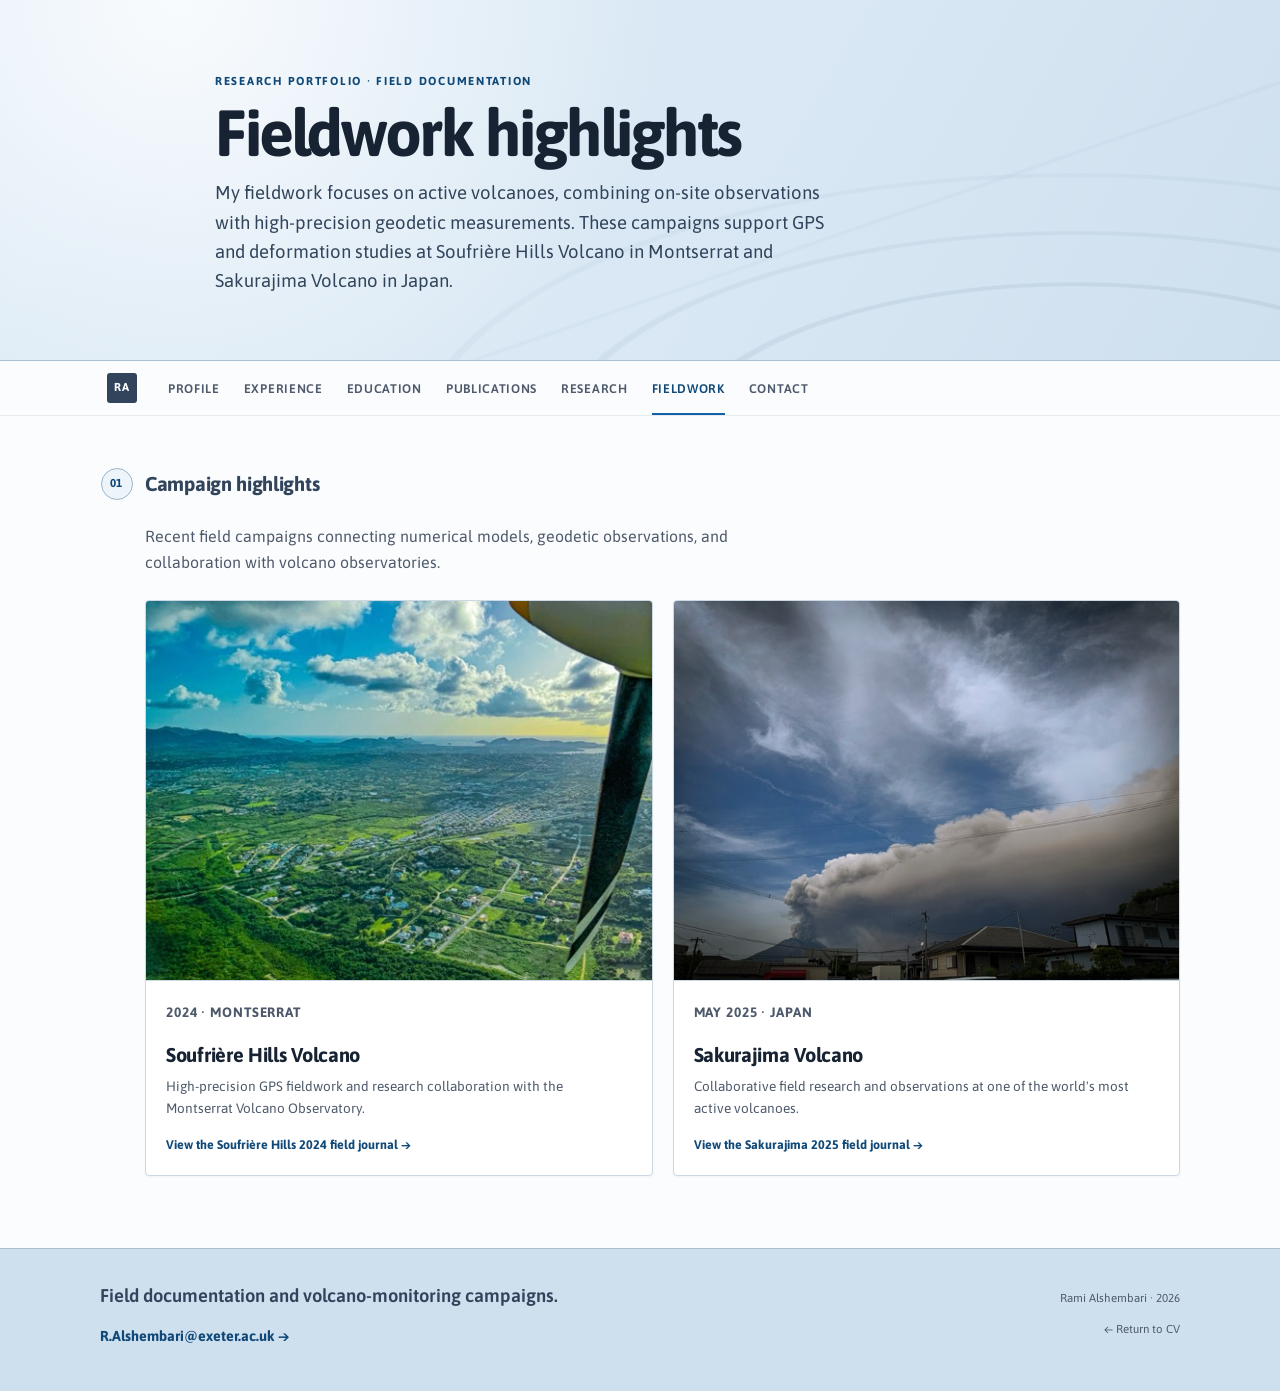
==== commit f6138bac: "Add the Research section: Gaza Strip satellite-radar write-up New pages: research.html (highlights i" ====
--- a/fieldtrip.html
+++ b/fieldtrip.html
@@ -44,6 +44,7 @@
         <a href="index.html#experience">Experience</a>
         <a href="index.html#education">Education</a>
         <a href="index.html#publications">Publications</a>
+        <a href="research.html">Research</a>
         <a href="fieldtrip.html" aria-current="page">Fieldwork</a>
         <a href="index.html#contact">Contact</a>
       </div>
